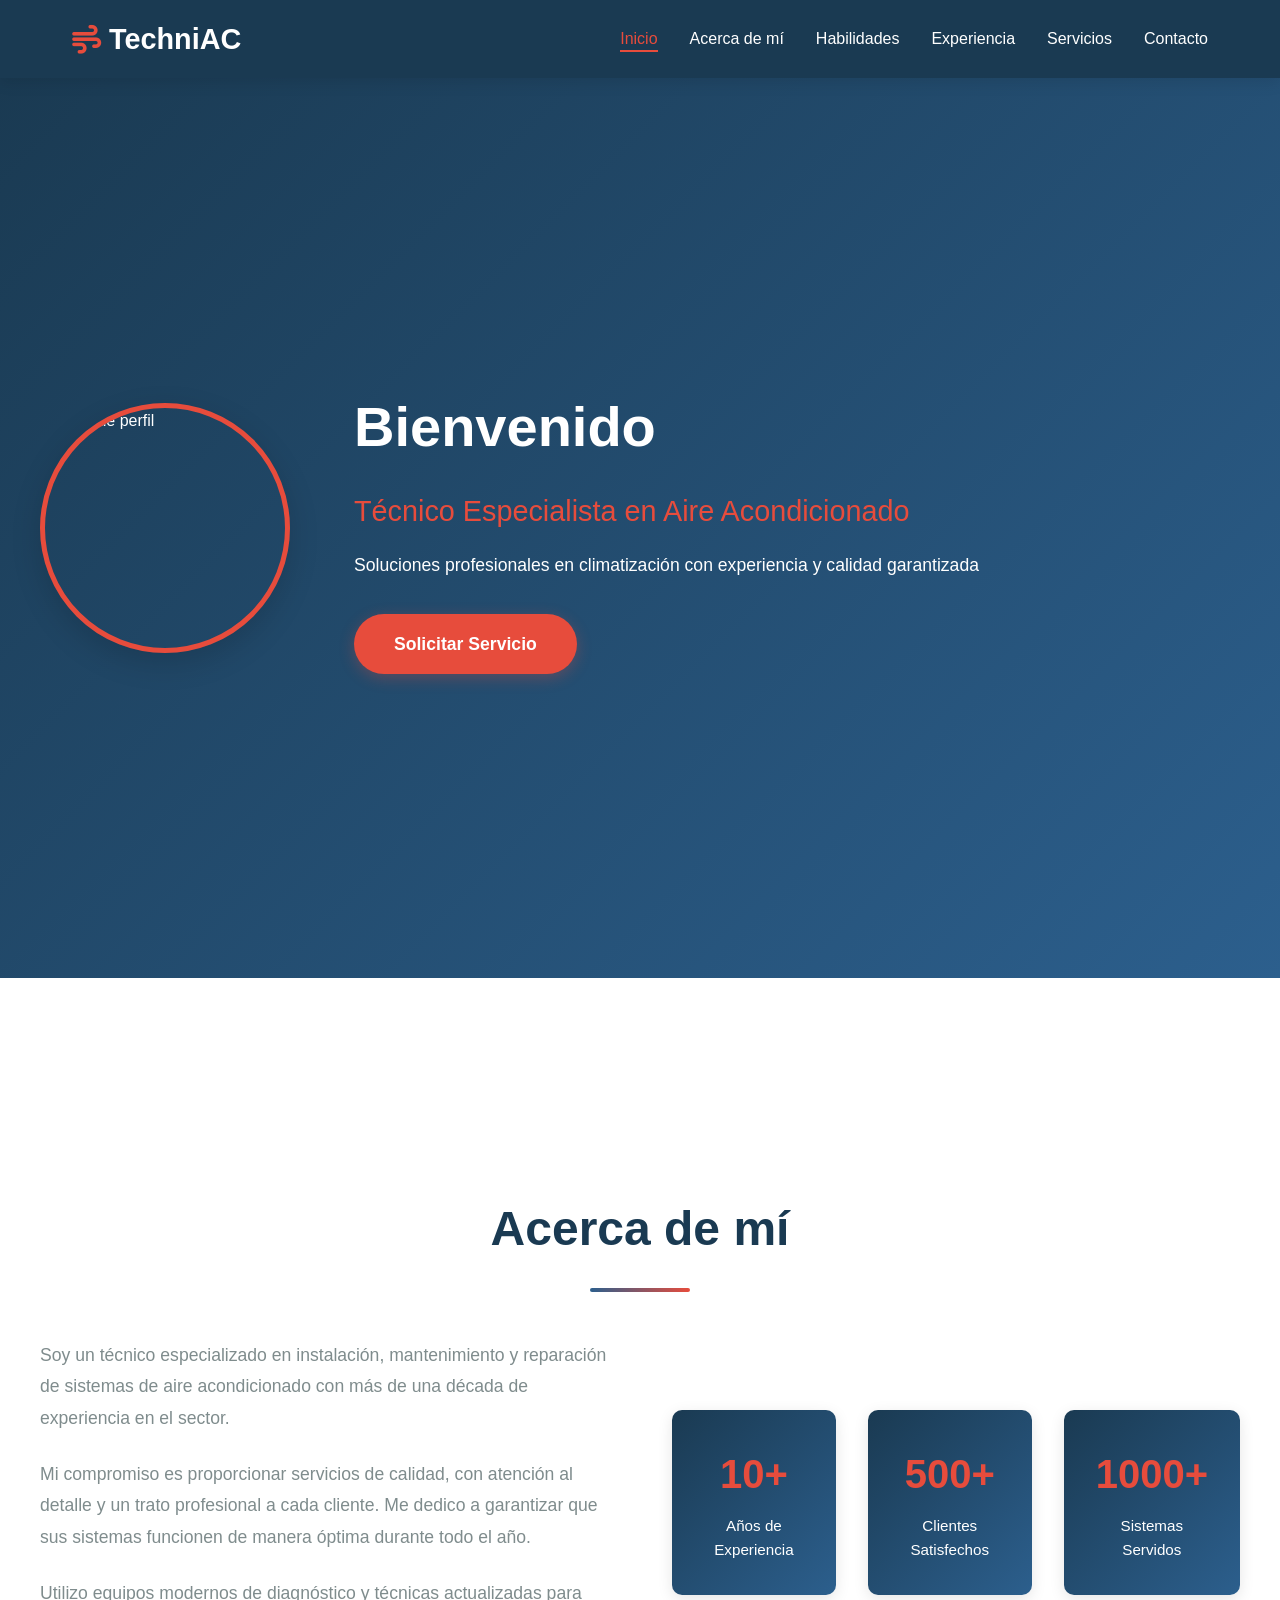
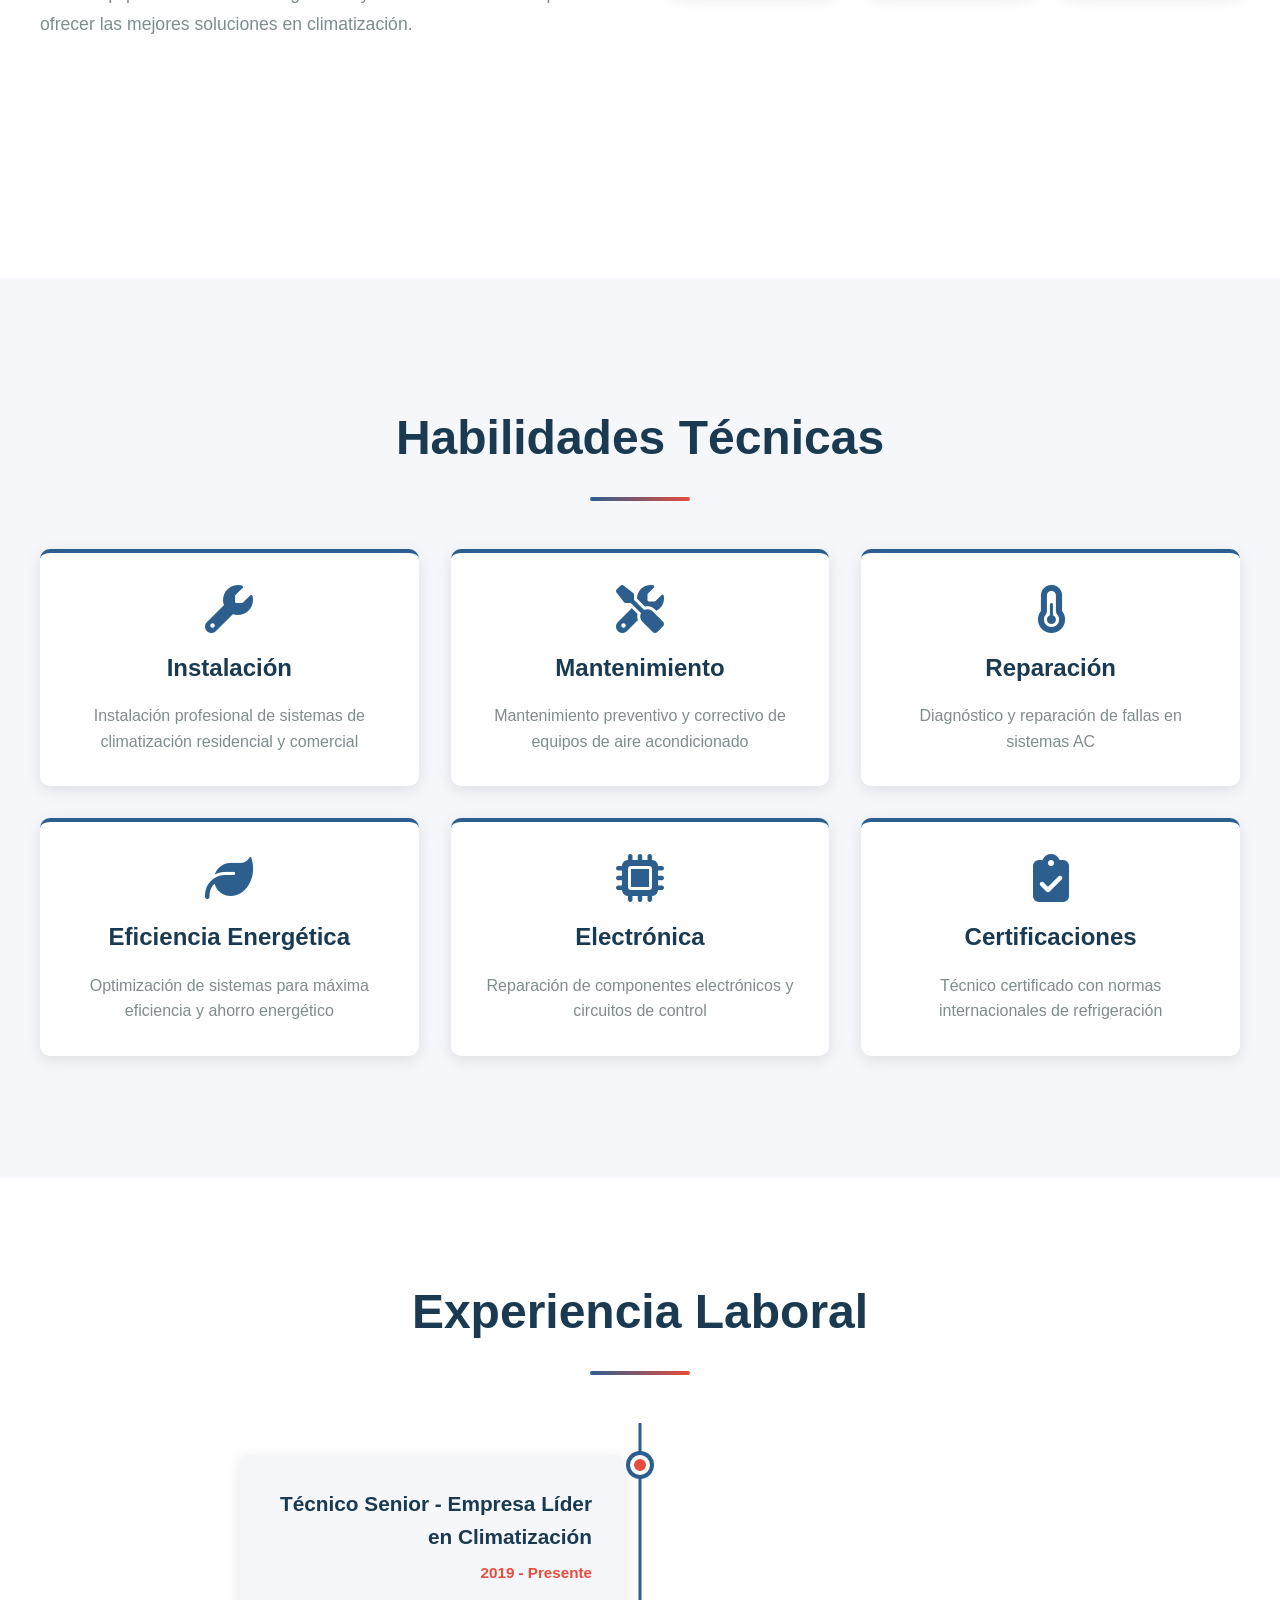
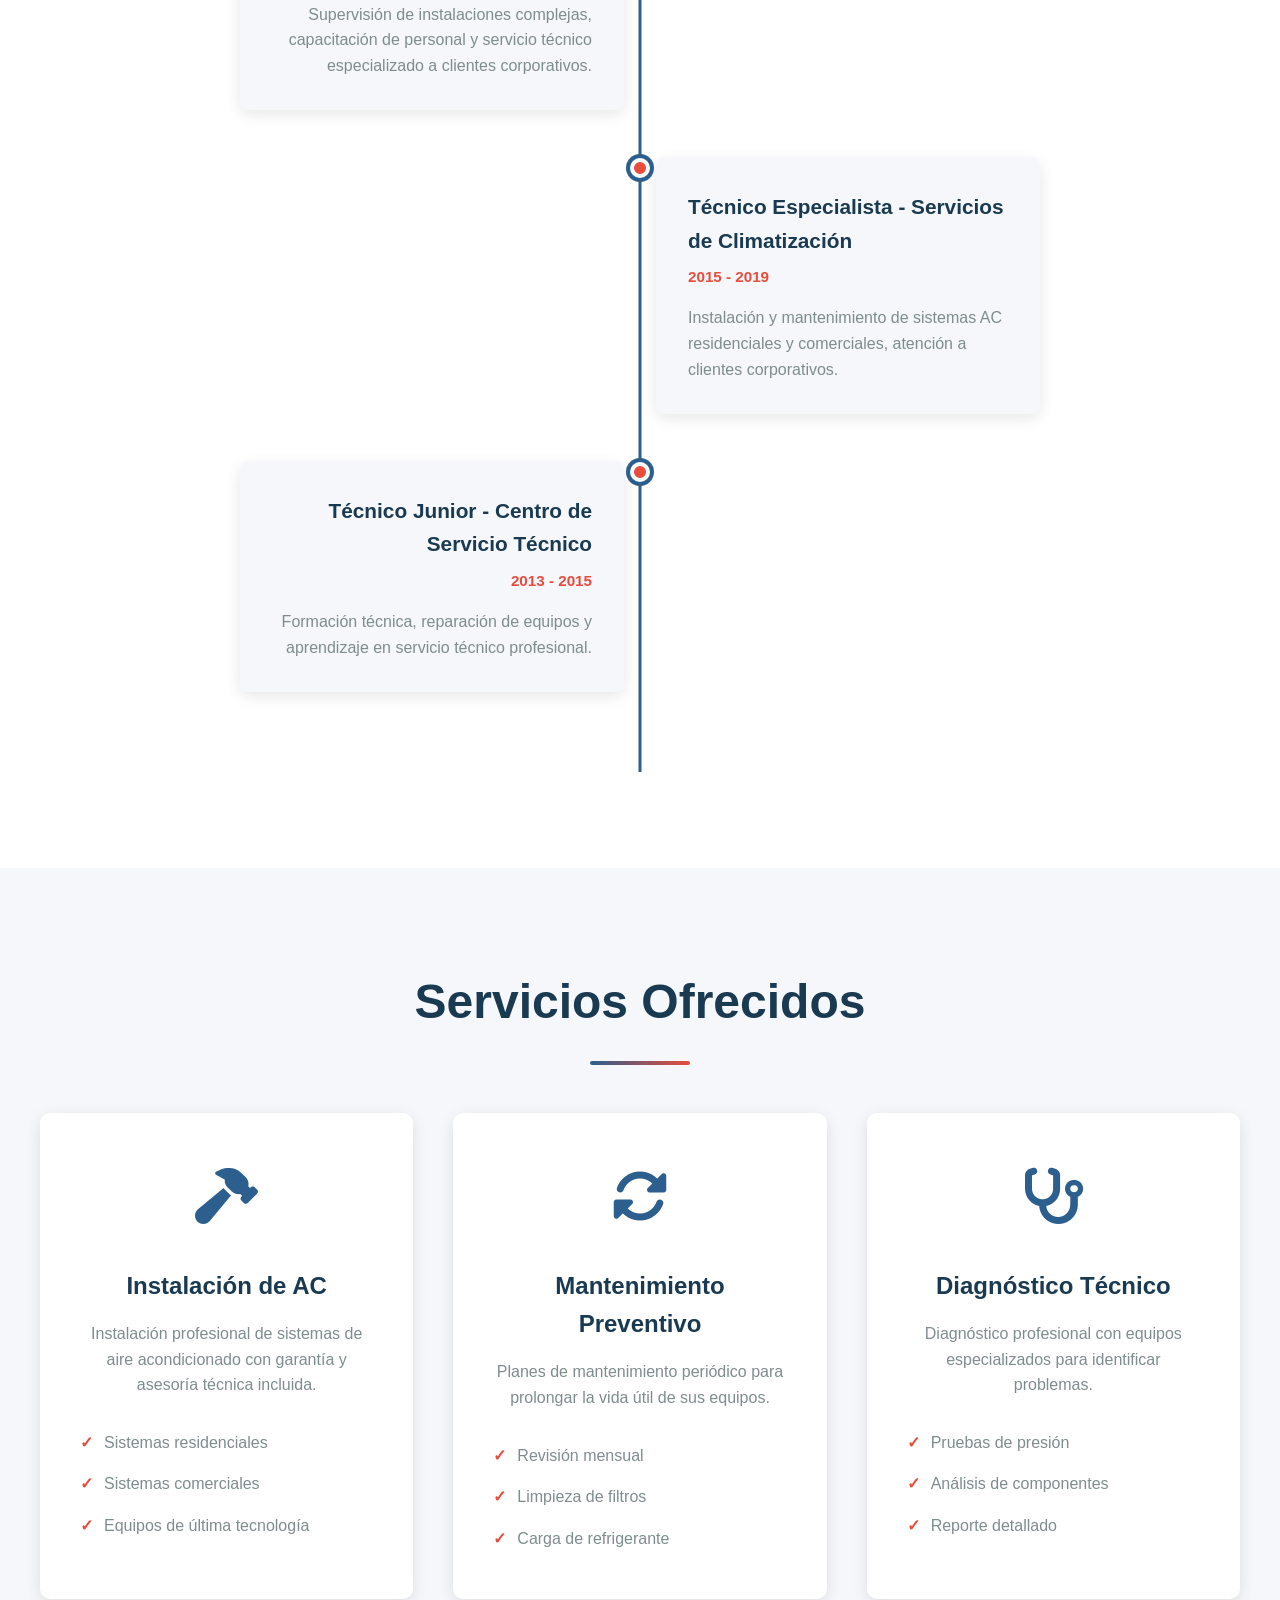
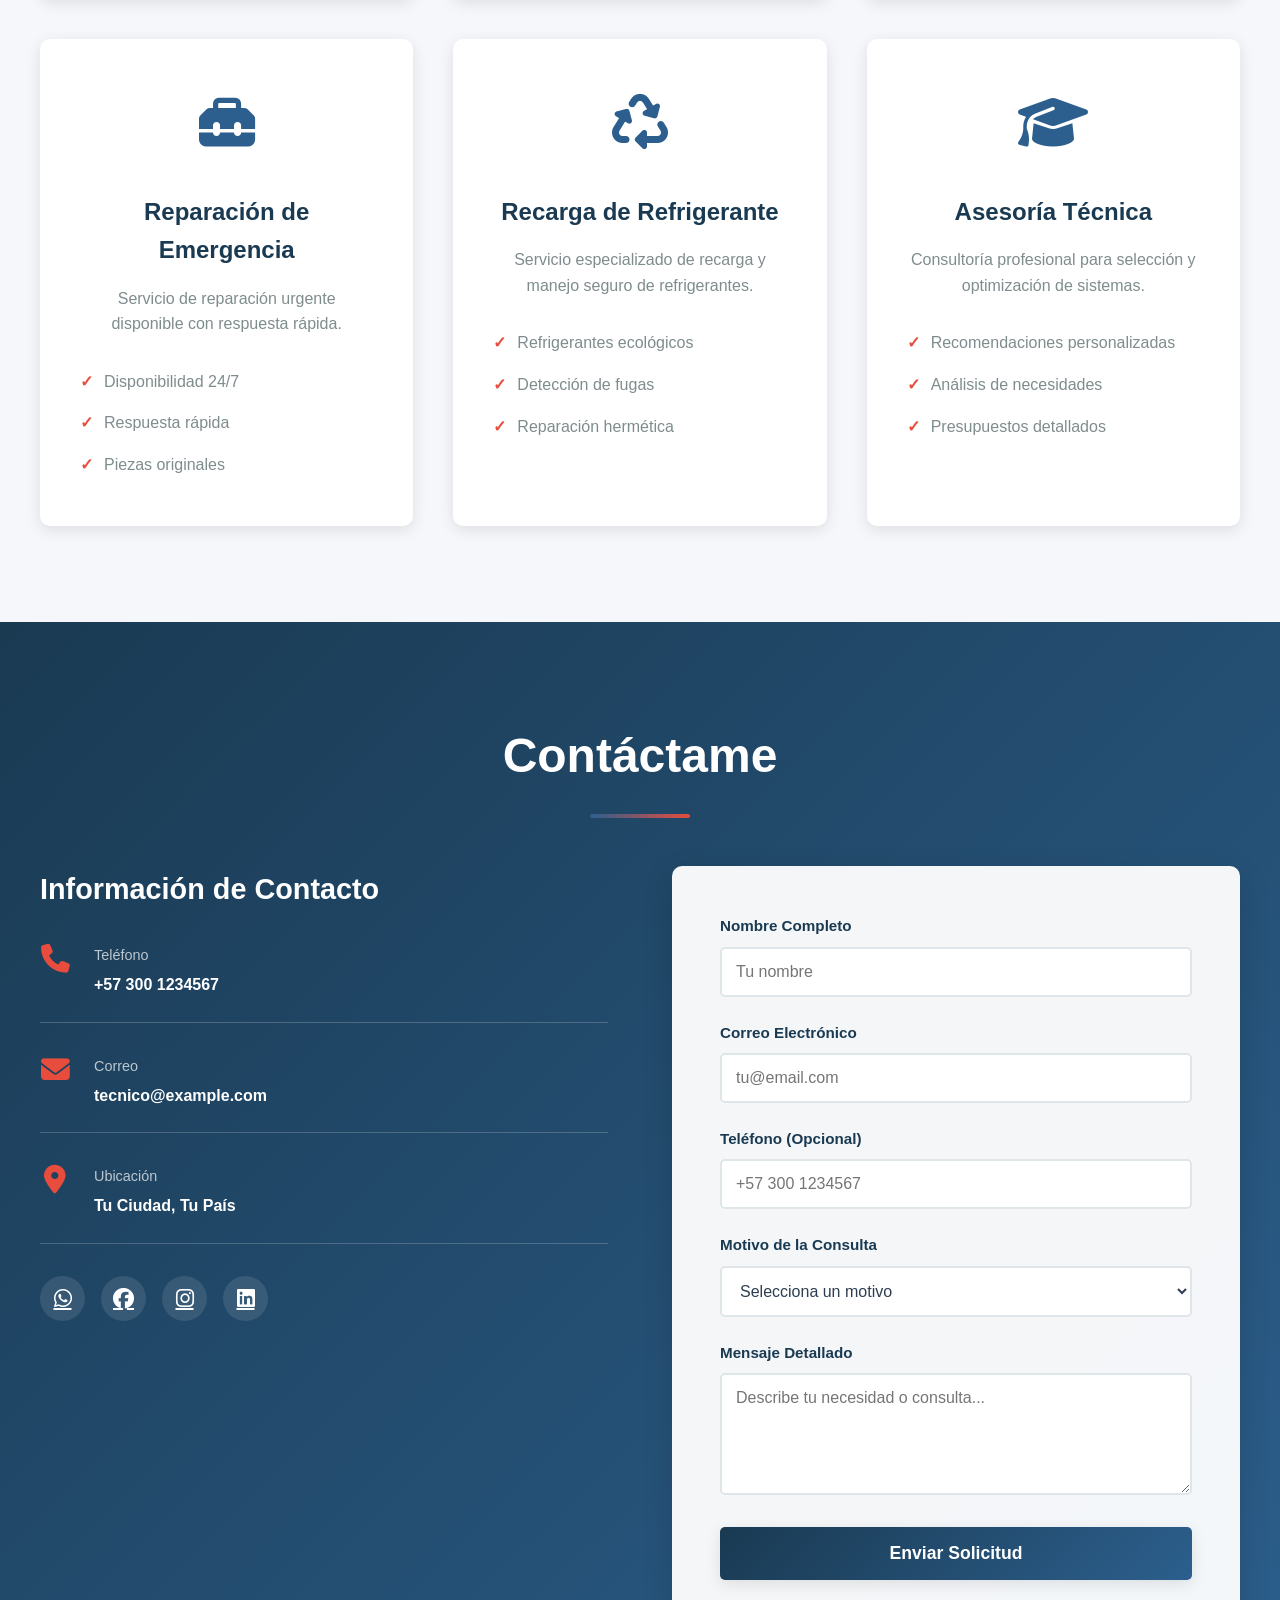
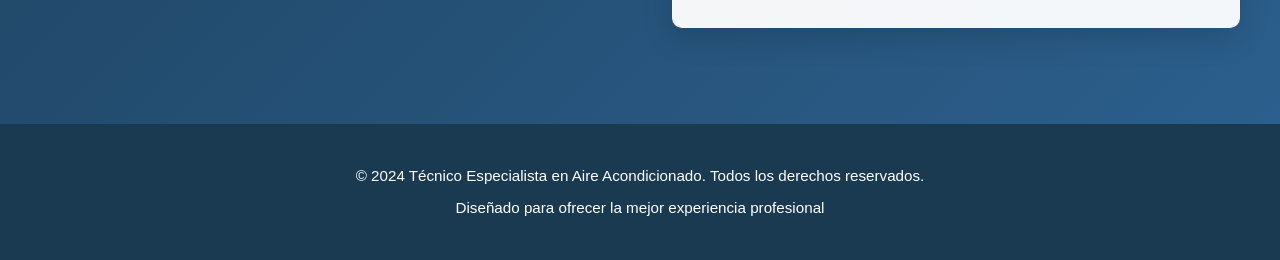
==== index.html @ 2153bdfe "Creacion de portafolio" ====
<!DOCTYPE html>
<html lang="es">
<head>
    <meta charset="UTF-8">
    <meta name="viewport" content="width=device-width, initial-scale=1.0">
    <meta name="description" content="Portafolio profesional de técnico de aire acondicionado - Catálogo y Hoja de Vida">
    <title>Técnico AC - Portafolio Profesional</title>
    <link rel="stylesheet" href="styles.css">
    <link rel="stylesheet" href="https://cdnjs.cloudflare.com/ajax/libs/font-awesome/6.4.0/css/all.min.css">
</head>
<body>
    <!-- Navegación Principal -->
    <nav class="navbar">
        <div class="nav-container">
            <div class="logo">
                <i class="fas fa-wind"></i>
                <span>TechniAC</span>
            </div>
            <ul class="nav-menu">
                <li><a href="#inicio" class="nav-link active">Inicio</a></li>
                <li><a href="#acerca" class="nav-link">Acerca de mí</a></li>
                <li><a href="#habilidades" class="nav-link">Habilidades</a></li>
                <li><a href="#experiencia" class="nav-link">Experiencia</a></li>
                <li><a href="#servicios" class="nav-link">Servicios</a></li>
                <li><a href="#contacto" class="nav-link">Contacto</a></li>
            </ul>
            <div class="hamburger">
                <span></span>
                <span></span>
                <span></span>
            </div>
        </div>
    </nav>

    <!-- Sección Inicio -->
    <section id="inicio" class="section hero-section">
        <div class="container">
            <div class="hero-content">
                <div class="profile-circle">
                    <img id="profileImg" src="https://via.placeholder.com/250?text=Tu+Foto" alt="Foto de perfil">
                </div>
                <div class="hero-text">
                    <h1>Bienvenido</h1>
                    <p class="subtitle">Técnico Especialista en Aire Acondicionado</p>
                    <p class="description">Soluciones profesionales en climatización con experiencia y calidad garantizada</p>
                    <a href="#contacto" class="cta-button">Solicitar Servicio</a>
                </div>
            </div>
        </div>
    </section>

    <!-- Sección Acerca de mí -->
    <section id="acerca" class="section about-section">
        <div class="container">
            <h2>Acerca de mí</h2>
            <div class="about-content">
                <div class="about-text">
                    <p>Soy un técnico especializado en instalación, mantenimiento y reparación de sistemas de aire acondicionado con más de una década de experiencia en el sector.</p>
                    <p>Mi compromiso es proporcionar servicios de calidad, con atención al detalle y un trato profesional a cada cliente. Me dedico a garantizar que sus sistemas funcionen de manera óptima durante todo el año.</p>
                    <p>Utilizo equipos modernos de diagnóstico y técnicas actualizadas para ofrecer las mejores soluciones en climatización.</p>
                </div>
                <div class="stats">
                    <div class="stat-box">
                        <h3>10+</h3>
                        <p>Años de Experiencia</p>
                    </div>
                    <div class="stat-box">
                        <h3>500+</h3>
                        <p>Clientes Satisfechos</p>
                    </div>
                    <div class="stat-box">
                        <h3>1000+</h3>
                        <p>Sistemas Servidos</p>
                    </div>
                </div>
            </div>
        </div>
    </section>

    <!-- Sección Habilidades -->
    <section id="habilidades" class="section skills-section">
        <div class="container">
            <h2>Habilidades Técnicas</h2>
            <div class="skills-grid">
                <div class="skill-card">
                    <i class="fas fa-wrench"></i>
                    <h3>Instalación</h3>
                    <p>Instalación profesional de sistemas de climatización residencial y comercial</p>
                </div>
                <div class="skill-card">
                    <i class="fas fa-tools"></i>
                    <h3>Mantenimiento</h3>
                    <p>Mantenimiento preventivo y correctivo de equipos de aire acondicionado</p>
                </div>
                <div class="skill-card">
                    <i class="fas fa-thermometer-half"></i>
                    <h3>Reparación</h3>
                    <p>Diagnóstico y reparación de fallas en sistemas AC</p>
                </div>
                <div class="skill-card">
                    <i class="fas fa-leaf"></i>
                    <h3>Eficiencia Energética</h3>
                    <p>Optimización de sistemas para máxima eficiencia y ahorro energético</p>
                </div>
                <div class="skill-card">
                    <i class="fas fa-microchip"></i>
                    <h3>Electrónica</h3>
                    <p>Reparación de componentes electrónicos y circuitos de control</p>
                </div>
                <div class="skill-card">
                    <i class="fas fa-clipboard-check"></i>
                    <h3>Certificaciones</h3>
                    <p>Técnico certificado con normas internacionales de refrigeración</p>
                </div>
            </div>
        </div>
    </section>

    <!-- Sección Experiencia Laboral -->
    <section id="experiencia" class="section experience-section">
        <div class="container">
            <h2>Experiencia Laboral</h2>
            <div class="experience-timeline">
                <div class="timeline-item">
                    <div class="timeline-marker"></div>
                    <div class="timeline-content">
                        <h3>Técnico Senior - Empresa Líder en Climatización</h3>
                        <p class="date">2019 - Presente</p>
                        <p>Supervisión de instalaciones complejas, capacitación de personal y servicio técnico especializado a clientes corporativos.</p>
                    </div>
                </div>
                <div class="timeline-item">
                    <div class="timeline-marker"></div>
                    <div class="timeline-content">
                        <h3>Técnico Especialista - Servicios de Climatización</h3>
                        <p class="date">2015 - 2019</p>
                        <p>Instalación y mantenimiento de sistemas AC residenciales y comerciales, atención a clientes corporativos.</p>
                    </div>
                </div>
                <div class="timeline-item">
                    <div class="timeline-marker"></div>
                    <div class="timeline-content">
                        <h3>Técnico Junior - Centro de Servicio Técnico</h3>
                        <p class="date">2013 - 2015</p>
                        <p>Formación técnica, reparación de equipos y aprendizaje en servicio técnico profesional.</p>
                    </div>
                </div>
            </div>
        </div>
    </section>

    <!-- Sección Servicios -->
    <section id="servicios" class="section services-section">
        <div class="container">
            <h2>Servicios Ofrecidos</h2>
            <div class="services-grid">
                <div class="service-card">
                    <div class="service-icon">
                        <i class="fas fa-hammer"></i>
                    </div>
                    <h3>Instalación de AC</h3>
                    <p>Instalación profesional de sistemas de aire acondicionado con garantía y asesoría técnica incluida.</p>
                    <ul class="service-list">
                        <li>Sistemas residenciales</li>
                        <li>Sistemas comerciales</li>
                        <li>Equipos de última tecnología</li>
                    </ul>
                </div>

                <div class="service-card">
                    <div class="service-icon">
                        <i class="fas fa-sync-alt"></i>
                    </div>
                    <h3>Mantenimiento Preventivo</h3>
                    <p>Planes de mantenimiento periódico para prolongar la vida útil de sus equipos.</p>
                    <ul class="service-list">
                        <li>Revisión mensual</li>
                        <li>Limpieza de filtros</li>
                        <li>Carga de refrigerante</li>
                    </ul>
                </div>

                <div class="service-card">
                    <div class="service-icon">
                        <i class="fas fa-stethoscope"></i>
                    </div>
                    <h3>Diagnóstico Técnico</h3>
                    <p>Diagnóstico profesional con equipos especializados para identificar problemas.</p>
                    <ul class="service-list">
                        <li>Pruebas de presión</li>
                        <li>Análisis de componentes</li>
                        <li>Reporte detallado</li>
                    </ul>
                </div>

                <div class="service-card">
                    <div class="service-icon">
                        <i class="fas fa-toolbox"></i>
                    </div>
                    <h3>Reparación de Emergencia</h3>
                    <p>Servicio de reparación urgente disponible con respuesta rápida.</p>
                    <ul class="service-list">
                        <li>Disponibilidad 24/7</li>
                        <li>Respuesta rápida</li>
                        <li>Piezas originales</li>
                    </ul>
                </div>

                <div class="service-card">
                    <div class="service-icon">
                        <i class="fas fa-recycle"></i>
                    </div>
                    <h3>Recarga de Refrigerante</h3>
                    <p>Servicio especializado de recarga y manejo seguro de refrigerantes.</p>
                    <ul class="service-list">
                        <li>Refrigerantes ecológicos</li>
                        <li>Detección de fugas</li>
                        <li>Reparación hermética</li>
                    </ul>
                </div>

                <div class="service-card">
                    <div class="service-icon">
                        <i class="fas fa-graduation-cap"></i>
                    </div>
                    <h3>Asesoría Técnica</h3>
                    <p>Consultoría profesional para selección y optimización de sistemas.</p>
                    <ul class="service-list">
                        <li>Recomendaciones personalizadas</li>
                        <li>Análisis de necesidades</li>
                        <li>Presupuestos detallados</li>
                    </ul>
                </div>
            </div>
        </div>
    </section>

    <!-- Sección Contacto -->
    <section id="contacto" class="section contact-section">
        <div class="container">
            <h2>Contáctame</h2>
            <div class="contact-wrapper">
                <div class="contact-info">
                    <h3>Información de Contacto</h3>
                    <div class="info-item">
                        <i class="fas fa-phone"></i>
                        <div>
                            <p class="label">Teléfono</p>
                            <p class="value">+57 300 1234567</p>
                        </div>
                    </div>
                    <div class="info-item">
                        <i class="fas fa-envelope"></i>
                        <div>
                            <p class="label">Correo</p>
                            <p class="value">tecnico@example.com</p>
                        </div>
                    </div>
                    <div class="info-item">
                        <i class="fas fa-map-marker-alt"></i>
                        <div>
                            <p class="label">Ubicación</p>
                            <p class="value">Tu Ciudad, Tu País</p>
                        </div>
                    </div>
                    <div class="social-links">
                        <a href="#" title="WhatsApp"><i class="fab fa-whatsapp"></i></a>
                        <a href="#" title="Facebook"><i class="fab fa-facebook"></i></a>
                        <a href="#" title="Instagram"><i class="fab fa-instagram"></i></a>
                        <a href="#" title="LinkedIn"><i class="fab fa-linkedin"></i></a>
                    </div>
                </div>

                <form class="contact-form" id="contactForm">
                    <div class="form-group">
                        <label for="name">Nombre Completo</label>
                        <input type="text" id="name" name="name" placeholder="Tu nombre" required>
                    </div>

                    <div class="form-group">
                        <label for="email">Correo Electrónico</label>
                        <input type="email" id="email" name="email" placeholder="tu@email.com" required>
                    </div>

                    <div class="form-group">
                        <label for="phone">Teléfono (Opcional)</label>
                        <input type="tel" id="phone" name="phone" placeholder="+57 300 1234567">
                    </div>

                    <div class="form-group">
                        <label for="subject">Motivo de la Consulta</label>
                        <select id="subject" name="subject" required>
                            <option value="">Selecciona un motivo</option>
                            <option value="Instalación">Instalación de AC</option>
                            <option value="Mantenimiento">Mantenimiento Preventivo</option>
                            <option value="Reparación">Reparación de Equipo</option>
                            <option value="Asesoría">Asesoría Técnica</option>
                            <option value="Otro">Otro</option>
                        </select>
                    </div>

                    <div class="form-group">
                        <label for="message">Mensaje Detallado</label>
                        <textarea id="message" name="message" placeholder="Describe tu necesidad o consulta..." rows="5" required></textarea>
                    </div>

                    <button type="submit" class="submit-button">Enviar Solicitud</button>
                    <p class="form-message" id="formMessage"></p>
                </form>
            </div>
        </div>
    </section>

    <!-- Footer -->
    <footer class="footer">
        <div class="container">
            <p>&copy; 2024 Técnico Especialista en Aire Acondicionado. Todos los derechos reservados.</p>
            <p>Diseñado para ofrecer la mejor experiencia profesional</p>
        </div>
    </footer>

    <!-- Scripts -->
    <script src="https://cdn.jsdelivr.net/npm/emailjs-com@3/dist/email.min.js"></script>
    <script src="script.js"></script>
</body>
</html>
---- styles.css ----
/* ============================================
   Variables CSS - Colores Profesionales
   ============================================ */
:root {
    --primary-color: #1a3a52;      /* Azul marino oscuro */
    --secondary-color: #2c5f8d;    /* Azul profesional */
    --accent-color: #e74c3c;       /* Rojo enfático */
    --light-bg: #f5f7fa;           /* Fondo claro */
    --dark-text: #2c3e50;          /* Texto oscuro */
    --light-text: #7f8c8d;         /* Texto gris */
    --border-color: #dfe6e9;       /* Bordes */
    --white: #ffffff;
    --shadow: 0 4px 15px rgba(0, 0, 0, 0.1);
    --shadow-lg: 0 10px 30px rgba(0, 0, 0, 0.15);
}

/* ============================================
   Reset y Base
   ============================================ */
* {
    margin: 0;
    padding: 0;
    box-sizing: border-box;
}

html {
    scroll-behavior: smooth;
}

body {
    font-family: 'Segoe UI', Tahoma, Geneva, Verdana, sans-serif;
    background-color: var(--light-bg);
    color: var(--dark-text);
    line-height: 1.6;
    overflow-x: hidden;
}

/* ============================================
   Navegación
   ============================================ */
.navbar {
    background-color: var(--primary-color);
    color: var(--white);
    padding: 1rem 0;
    position: sticky;
    top: 0;
    z-index: 1000;
    box-shadow: var(--shadow);
}

.nav-container {
    max-width: 1200px;
    margin: 0 auto;
    padding: 0 2rem;
    display: flex;
    justify-content: space-between;
    align-items: center;
}

.logo {
    font-size: 1.8rem;
    font-weight: bold;
    display: flex;
    align-items: center;
    gap: 0.5rem;
    color: var(--white);
}

.logo i {
    color: var(--accent-color);
    animation: spin 3s linear infinite;
}

@keyframes spin {
    from {
        transform: rotate(0deg);
    }
    to {
        transform: rotate(360deg);
    }
}

.nav-menu {
    display: flex;
    list-style: none;
    gap: 2rem;
}

.nav-link {
    color: var(--white);
    text-decoration: none;
    font-weight: 500;
    position: relative;
    transition: color 0.3s ease;
}

.nav-link:hover,
.nav-link.active {
    color: var(--accent-color);
}

.nav-link::after {
    content: '';
    position: absolute;
    bottom: -5px;
    left: 0;
    width: 0;
    height: 2px;
    background-color: var(--accent-color);
    transition: width 0.3s ease;
}

.nav-link:hover::after,
.nav-link.active::after {
    width: 100%;
}

.hamburger {
    display: none;
    flex-direction: column;
    cursor: pointer;
}

.hamburger span {
    width: 25px;
    height: 3px;
    background-color: var(--white);
    margin: 5px 0;
    transition: 0.3s;
    border-radius: 2px;
}

/* ============================================
   Secciones Base
   ============================================ */
.section {
    padding: 6rem 2rem;
    min-height: 100vh;
    display: flex;
    align-items: center;
    scroll-margin-top: 60px;
}

.container {
    max-width: 1200px;
    margin: 0 auto;
    width: 100%;
}

.section h2 {
    font-size: 3rem;
    margin-bottom: 3rem;
    color: var(--primary-color);
    text-align: center;
    position: relative;
    padding-bottom: 1.5rem;
}

.section h2::after {
    content: '';
    position: absolute;
    bottom: 0;
    left: 50%;
    transform: translateX(-50%);
    width: 100px;
    height: 4px;
    background: linear-gradient(90deg, var(--secondary-color), var(--accent-color));
    border-radius: 2px;
}

/* ============================================
   Sección Hero
   ============================================ */
.hero-section {
    background: linear-gradient(135deg, var(--primary-color) 0%, var(--secondary-color) 100%);
    color: var(--white);
    min-height: 100vh;
    padding: 4rem 2rem;
}

.hero-content {
    display: flex;
    align-items: center;
    justify-content: space-around;
    gap: 4rem;
    flex-wrap: wrap;
}

.profile-circle {
    width: 250px;
    height: 250px;
    border-radius: 50%;
    overflow: hidden;
    border: 5px solid var(--accent-color);
    box-shadow: var(--shadow-lg);
    flex-shrink: 0;
    animation: float 3s ease-in-out infinite;
}

@keyframes float {
    0%, 100% {
        transform: translateY(0px);
    }
    50% {
        transform: translateY(-20px);
    }
}

.profile-circle img {
    width: 100%;
    height: 100%;
    object-fit: cover;
}

.hero-text {
    flex: 1;
    min-width: 300px;
}

.hero-text h1 {
    font-size: 3.5rem;
    margin-bottom: 1rem;
    animation: slideInDown 0.8s ease;
}

.subtitle {
    font-size: 1.8rem;
    margin-bottom: 1rem;
    color: var(--accent-color);
    animation: slideInUp 0.8s ease;
}

.description {
    font-size: 1.1rem;
    margin-bottom: 2rem;
    line-height: 1.8;
    animation: fadeIn 1s ease 0.3s backwards;
}

.cta-button {
    display: inline-block;
    padding: 1rem 2.5rem;
    background-color: var(--accent-color);
    color: var(--white);
    text-decoration: none;
    border-radius: 50px;
    font-weight: bold;
    font-size: 1.1rem;
    transition: all 0.3s ease;
    box-shadow: 0 4px 15px rgba(231, 76, 60, 0.3);
    animation: slideInUp 0.8s ease 0.6s backwards;
}

.cta-button:hover {
    background-color: #c0392b;
    transform: translateY(-3px);
    box-shadow: 0 6px 20px rgba(231, 76, 60, 0.4);
}

/* ============================================
   Sección Acerca de mí
   ============================================ */
.about-section {
    background-color: var(--white);
}

.about-content {
    display: grid;
    grid-template-columns: 1fr 1fr;
    gap: 4rem;
    align-items: center;
}

.about-text p {
    margin-bottom: 1.5rem;
    font-size: 1.1rem;
    color: var(--light-text);
    line-height: 1.8;
}

.stats {
    display: grid;
    grid-template-columns: repeat(3, 1fr);
    gap: 2rem;
}

.stat-box {
    background: linear-gradient(135deg, var(--primary-color), var(--secondary-color));
    color: var(--white);
    padding: 2rem;
    border-radius: 10px;
    text-align: center;
    box-shadow: var(--shadow);
    transition: transform 0.3s ease;
}

.stat-box:hover {
    transform: translateY(-5px);
}

.stat-box h3 {
    font-size: 2.5rem;
    margin-bottom: 0.5rem;
    color: var(--accent-color);
}

.stat-box p {
    font-size: 0.95rem;
}

/* ============================================
   Sección Habilidades
   ============================================ */
.skills-section {
    background-color: var(--light-bg);
}

.skills-grid {
    display: grid;
    grid-template-columns: repeat(auto-fit, minmax(300px, 1fr));
    gap: 2rem;
}

.skill-card {
    background-color: var(--white);
    padding: 2rem;
    border-radius: 10px;
    text-align: center;
    box-shadow: var(--shadow);
    transition: all 0.3s ease;
    border-top: 4px solid var(--secondary-color);
}

.skill-card:hover {
    transform: translateY(-10px);
    box-shadow: var(--shadow-lg);
    border-top-color: var(--accent-color);
}

.skill-card i {
    font-size: 3rem;
    color: var(--secondary-color);
    margin-bottom: 1rem;
    transition: color 0.3s ease;
}

.skill-card:hover i {
    color: var(--accent-color);
}

.skill-card h3 {
    font-size: 1.5rem;
    margin-bottom: 1rem;
    color: var(--primary-color);
}

.skill-card p {
    color: var(--light-text);
    line-height: 1.6;
}

/* ============================================
   Sección Experiencia
   ============================================ */
.experience-section {
    background-color: var(--white);
}

.experience-timeline {
    position: relative;
    padding: 2rem 0;
    max-width: 800px;
    margin: 0 auto;
}

.experience-timeline::before {
    content: '';
    position: absolute;
    left: 50%;
    transform: translateX(-50%);
    width: 3px;
    height: 100%;
    background-color: var(--secondary-color);
    top: 0;
}

.timeline-item {
    margin-bottom: 3rem;
    position: relative;
}

.timeline-item:nth-child(odd) .timeline-content {
    margin-left: 0;
    margin-right: 52%;
    text-align: right;
}

.timeline-item:nth-child(even) .timeline-content {
    margin-left: 52%;
    margin-right: 0;
}

.timeline-marker {
    position: absolute;
    left: 50%;
    transform: translateX(-50%);
    width: 20px;
    height: 20px;
    background-color: var(--accent-color);
    border: 4px solid var(--white);
    border-radius: 50%;
    top: 0;
    z-index: 10;
    box-shadow: 0 0 0 4px var(--secondary-color);
    transition: all 0.3s ease;
}

.timeline-item:hover .timeline-marker {
    width: 28px;
    height: 28px;
    transform: translateX(-50%) translate(-4px, -4px);
}

.timeline-content {
    background-color: var(--light-bg);
    padding: 2rem;
    border-radius: 8px;
    box-shadow: var(--shadow);
    transition: all 0.3s ease;
}

.timeline-content:hover {
    box-shadow: var(--shadow-lg);
}

.timeline-content h3 {
    color: var(--primary-color);
    margin-bottom: 0.5rem;
    font-size: 1.3rem;
}

.timeline-content .date {
    color: var(--accent-color);
    font-weight: bold;
    font-size: 0.95rem;
    margin-bottom: 1rem;
}

.timeline-content p {
    color: var(--light-text);
    line-height: 1.6;
}

/* ============================================
   Sección Servicios
   ============================================ */
.services-section {
    background-color: var(--light-bg);
}

.services-grid {
    display: grid;
    grid-template-columns: repeat(auto-fit, minmax(320px, 1fr));
    gap: 2.5rem;
}

.service-card {
    background-color: var(--white);
    padding: 2.5rem;
    border-radius: 10px;
    text-align: center;
    box-shadow: var(--shadow);
    transition: all 0.3s ease;
    position: relative;
    overflow: hidden;
}

.service-card::before {
    content: '';
    position: absolute;
    top: 0;
    left: 0;
    right: 0;
    height: 4px;
    background: linear-gradient(90deg, var(--secondary-color), var(--accent-color));
    transform: translateX(-100%);
    transition: transform 0.3s ease;
}

.service-card:hover {
    transform: translateY(-10px);
    box-shadow: var(--shadow-lg);
}

.service-card:hover::before {
    transform: translateX(0);
}

.service-icon {
    font-size: 3.5rem;
    color: var(--secondary-color);
    margin-bottom: 1.5rem;
    transition: color 0.3s ease, transform 0.3s ease;
}

.service-card:hover .service-icon {
    color: var(--accent-color);
    transform: scale(1.1);
}

.service-card h3 {
    font-size: 1.5rem;
    color: var(--primary-color);
    margin-bottom: 1rem;
}

.service-card p {
    color: var(--light-text);
    margin-bottom: 1.5rem;
    line-height: 1.6;
}

.service-list {
    list-style: none;
    text-align: left;
}

.service-list li {
    padding: 0.5rem 0;
    padding-left: 1.5rem;
    color: var(--light-text);
    position: relative;
}

.service-list li::before {
    content: '✓';
    position: absolute;
    left: 0;
    color: var(--accent-color);
    font-weight: bold;
}

/* ============================================
   Sección Contacto
   ============================================ */
.contact-section {
    background: linear-gradient(135deg, var(--primary-color) 0%, var(--secondary-color) 100%);
    color: var(--white);
}

.contact-section h2 {
    color: var(--white);
}

.contact-wrapper {
    display: grid;
    grid-template-columns: 1fr 1fr;
    gap: 4rem;
    align-items: start;
}

.contact-info h3 {
    font-size: 1.8rem;
    margin-bottom: 2rem;
}

.info-item {
    display: flex;
    align-items: flex-start;
    gap: 1.5rem;
    margin-bottom: 2rem;
    padding-bottom: 1.5rem;
    border-bottom: 1px solid rgba(255, 255, 255, 0.2);
}

.info-item:last-of-type {
    border-bottom: none;
}

.info-item i {
    font-size: 1.8rem;
    color: var(--accent-color);
    min-width: 30px;
    text-align: center;
}

.info-item .label {
    font-size: 0.9rem;
    color: rgba(255, 255, 255, 0.7);
    margin-bottom: 0.3rem;
}

.info-item .value {
    font-weight: 600;
    font-size: 1rem;
}

.social-links {
    display: flex;
    gap: 1rem;
    margin-top: 2rem;
}

.social-links a {
    width: 45px;
    height: 45px;
    border-radius: 50%;
    background-color: rgba(255, 255, 255, 0.1);
    color: var(--white);
    display: flex;
    align-items: center;
    justify-content: center;
    font-size: 1.3rem;
    transition: all 0.3s ease;
    border: 2px solid transparent;
}

.social-links a:hover {
    background-color: var(--accent-color);
    transform: translateY(-3px);
    border-color: var(--white);
}

.contact-form {
    background-color: rgba(255, 255, 255, 0.95);
    padding: 3rem;
    border-radius: 10px;
    box-shadow: var(--shadow-lg);
}

.form-group {
    margin-bottom: 1.5rem;
}

.form-group label {
    display: block;
    margin-bottom: 0.5rem;
    font-weight: 600;
    color: var(--primary-color);
    font-size: 0.95rem;
}

.form-group input,
.form-group select,
.form-group textarea {
    width: 100%;
    padding: 0.875rem;
    border: 2px solid var(--border-color);
    border-radius: 5px;
    font-family: inherit;
    font-size: 1rem;
    transition: all 0.3s ease;
    color: var(--dark-text);
    background-color: var(--white);
}

.form-group input:focus,
.form-group select:focus,
.form-group textarea:focus {
    outline: none;
    border-color: var(--secondary-color);
    box-shadow: 0 0 0 3px rgba(44, 95, 141, 0.1);
}

.form-group textarea {
    resize: vertical;
    min-height: 120px;
}

.submit-button {
    width: 100%;
    padding: 1rem;
    background: linear-gradient(135deg, var(--primary-color), var(--secondary-color));
    color: var(--white);
    border: none;
    border-radius: 5px;
    font-size: 1.1rem;
    font-weight: bold;
    cursor: pointer;
    transition: all 0.3s ease;
    box-shadow: var(--shadow);
}

.submit-button:hover {
    transform: translateY(-2px);
    box-shadow: var(--shadow-lg);
}

.submit-button:active {
    transform: translateY(0);
}

.form-message {
    margin-top: 1rem;
    padding: 1rem;
    border-radius: 5px;
    text-align: center;
    display: none;
}

.form-message.success {
    background-color: #2ecc71;
    color: var(--white);
    display: block;
}

.form-message.error {
    background-color: var(--accent-color);
    color: var(--white);
    display: block;
}

/* ============================================
   Footer
   ============================================ */
.footer {
    background-color: var(--primary-color);
    color: var(--white);
    text-align: center;
    padding: 2rem;
}

.footer p {
    margin: 0.5rem 0;
    font-size: 0.95rem;
}

/* ============================================
   Animaciones
   ============================================ */
@keyframes slideInDown {
    from {
        opacity: 0;
        transform: translateY(-30px);
    }
    to {
        opacity: 1;
        transform: translateY(0);
    }
}

@keyframes slideInUp {
    from {
        opacity: 0;
        transform: translateY(30px);
    }
    to {
        opacity: 1;
        transform: translateY(0);
    }
}

@keyframes fadeIn {
    from {
        opacity: 0;
    }
    to {
        opacity: 1;
    }
}

/* ============================================
   Responsive Design
   ============================================ */
@media (max-width: 1024px) {
    .experience-timeline::before {
        left: 30px;
    }

    .timeline-item:nth-child(odd) .timeline-content,
    .timeline-item:nth-child(even) .timeline-content {
        margin-left: 80px;
        margin-right: 0;
        text-align: left;
    }

    .timeline-marker {
        left: 30px;
    }

    .contact-wrapper {
        grid-template-columns: 1fr;
    }
}

@media (max-width: 768px) {
    .section {
        padding: 4rem 1.5rem;
        min-height: auto;
    }

    .section h2 {
        font-size: 2rem;
        margin-bottom: 2rem;
    }

    .nav-menu {
        display: none;
    }

    .hamburger {
        display: flex;
    }

    .navbar.active .nav-menu {
        display: flex;
        position: absolute;
        top: 70px;
        left: 0;
        flex-direction: column;
        background-color: var(--primary-color);
        width: 100%;
        text-align: center;
        padding: 1rem 0;
        gap: 1rem;
    }

    .navbar.active .hamburger span:nth-child(1) {
        transform: rotate(-45deg) translate(-5px, 6px);
    }

    .navbar.active .hamburger span:nth-child(2) {
        opacity: 0;
    }

    .navbar.active .hamburger span:nth-child(3) {
        transform: rotate(45deg) translate(-5px, -6px);
    }

    .hero-content {
        flex-direction: column;
        gap: 2rem;
        text-align: center;
    }

    .hero-text h1 {
        font-size: 2.5rem;
    }

    .subtitle {
        font-size: 1.3rem;
    }

    .profile-circle {
        width: 200px;
        height: 200px;
    }

    .about-content {
        grid-template-columns: 1fr;
        gap: 2rem;
    }

    .stats {
        grid-template-columns: 1fr;
        gap: 1.5rem;
    }

    .skills-grid {
        grid-template-columns: 1fr;
        gap: 1.5rem;
    }

    .services-grid {
        grid-template-columns: 1fr;
        gap: 1.5rem;
    }

    .service-card {
        padding: 1.5rem;
    }

    .contact-info h3 {
        text-align: center;
        margin-bottom: 1.5rem;
    }

    .info-item {
        flex-direction: column;
        align-items: center;
        text-align: center;
    }

    .social-links {
        justify-content: center;
    }

    .contact-form {
        padding: 2rem;
    }
}

@media (max-width: 480px) {
    .navbar {
        padding: 0.75rem 0;
    }

    .nav-container {
        padding: 0 1rem;
    }

    .logo {
        font-size: 1.3rem;
    }

    .section {
        padding: 2.5rem 1rem;
    }

    .section h2 {
        font-size: 1.5rem;
        margin-bottom: 1.5rem;
    }

    .hero-text h1 {
        font-size: 1.8rem;
    }

    .subtitle {
        font-size: 1rem;
    }

    .description {
        font-size: 0.95rem;
    }

    .profile-circle {
        width: 150px;
        height: 150px;
    }

    .cta-button {
        padding: 0.8rem 1.8rem;
        font-size: 0.95rem;
    }

    .stat-box h3 {
        font-size: 2rem;
    }

    .skill-card {
        padding: 1.5rem;
    }

    .skill-card i {
        font-size: 2.5rem;
    }

    .skill-card h3 {
        font-size: 1.2rem;
    }

    .service-card {
        padding: 1.2rem;
    }

    .service-icon {
        font-size: 2.5rem;
    }

    .service-card h3 {
        font-size: 1.2rem;
    }

    .form-group {
        margin-bottom: 1rem;
    }

    .contact-form {
        padding: 1.5rem;
    }

    .submit-button {
        padding: 0.8rem;
        font-size: 1rem;
    }

    .footer {
        padding: 1.5rem;
    }

    .footer p {
        font-size: 0.85rem;
    }
}

/* ============================================
   Mejoras Adicionales
   ============================================ */
.section h2::after {
    animation: expandWidth 1s ease forwards;
}

@keyframes expandWidth {
    from {
        width: 0;
    }
    to {
        width: 100px;
    }
}

/* Scroll bar personalizado */
::-webkit-scrollbar {
    width: 10px;
}

::-webkit-scrollbar-track {
    background: var(--light-bg);
}

::-webkit-scrollbar-thumb {
    background: var(--secondary-color);
    border-radius: 5px;
}

::-webkit-scrollbar-thumb:hover {
    background: var(--accent-color);
}

/* Selección de texto */
::selection {
    background-color: var(--secondary-color);
    color: var(--white);
}
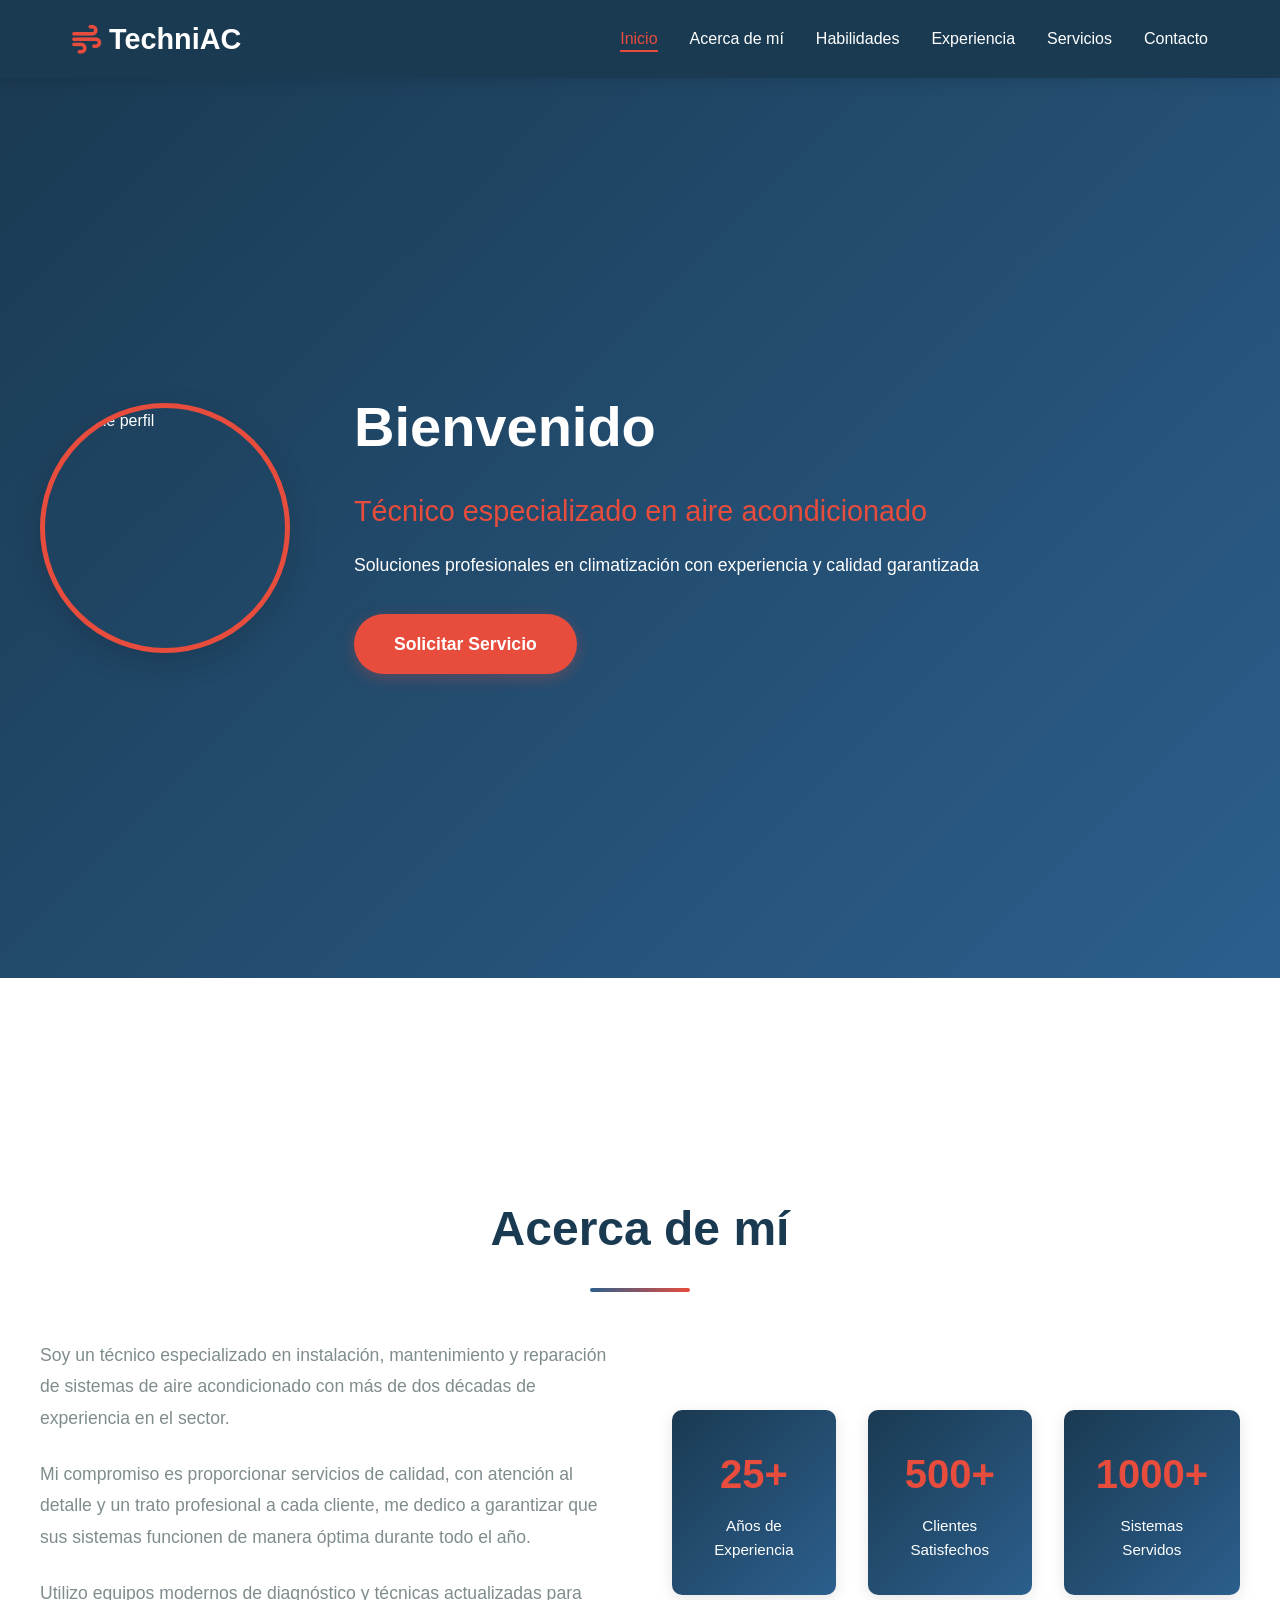
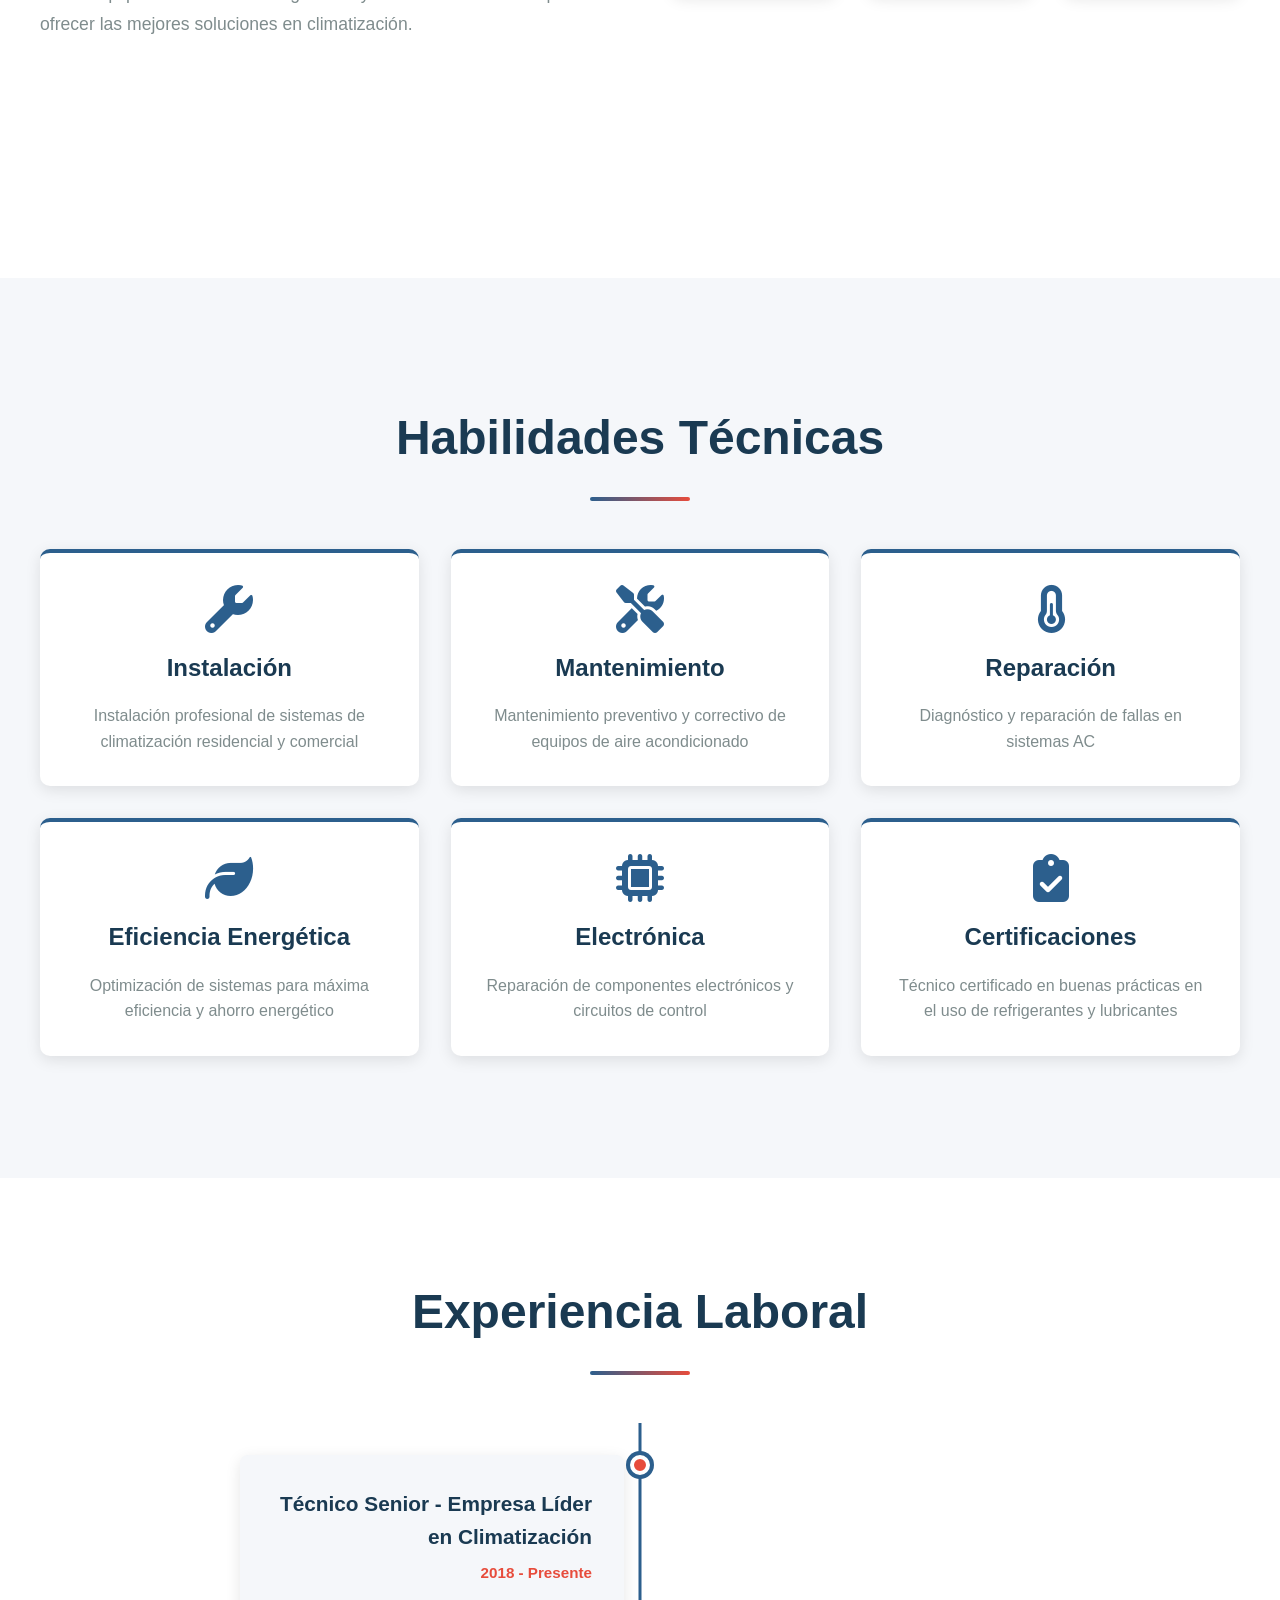
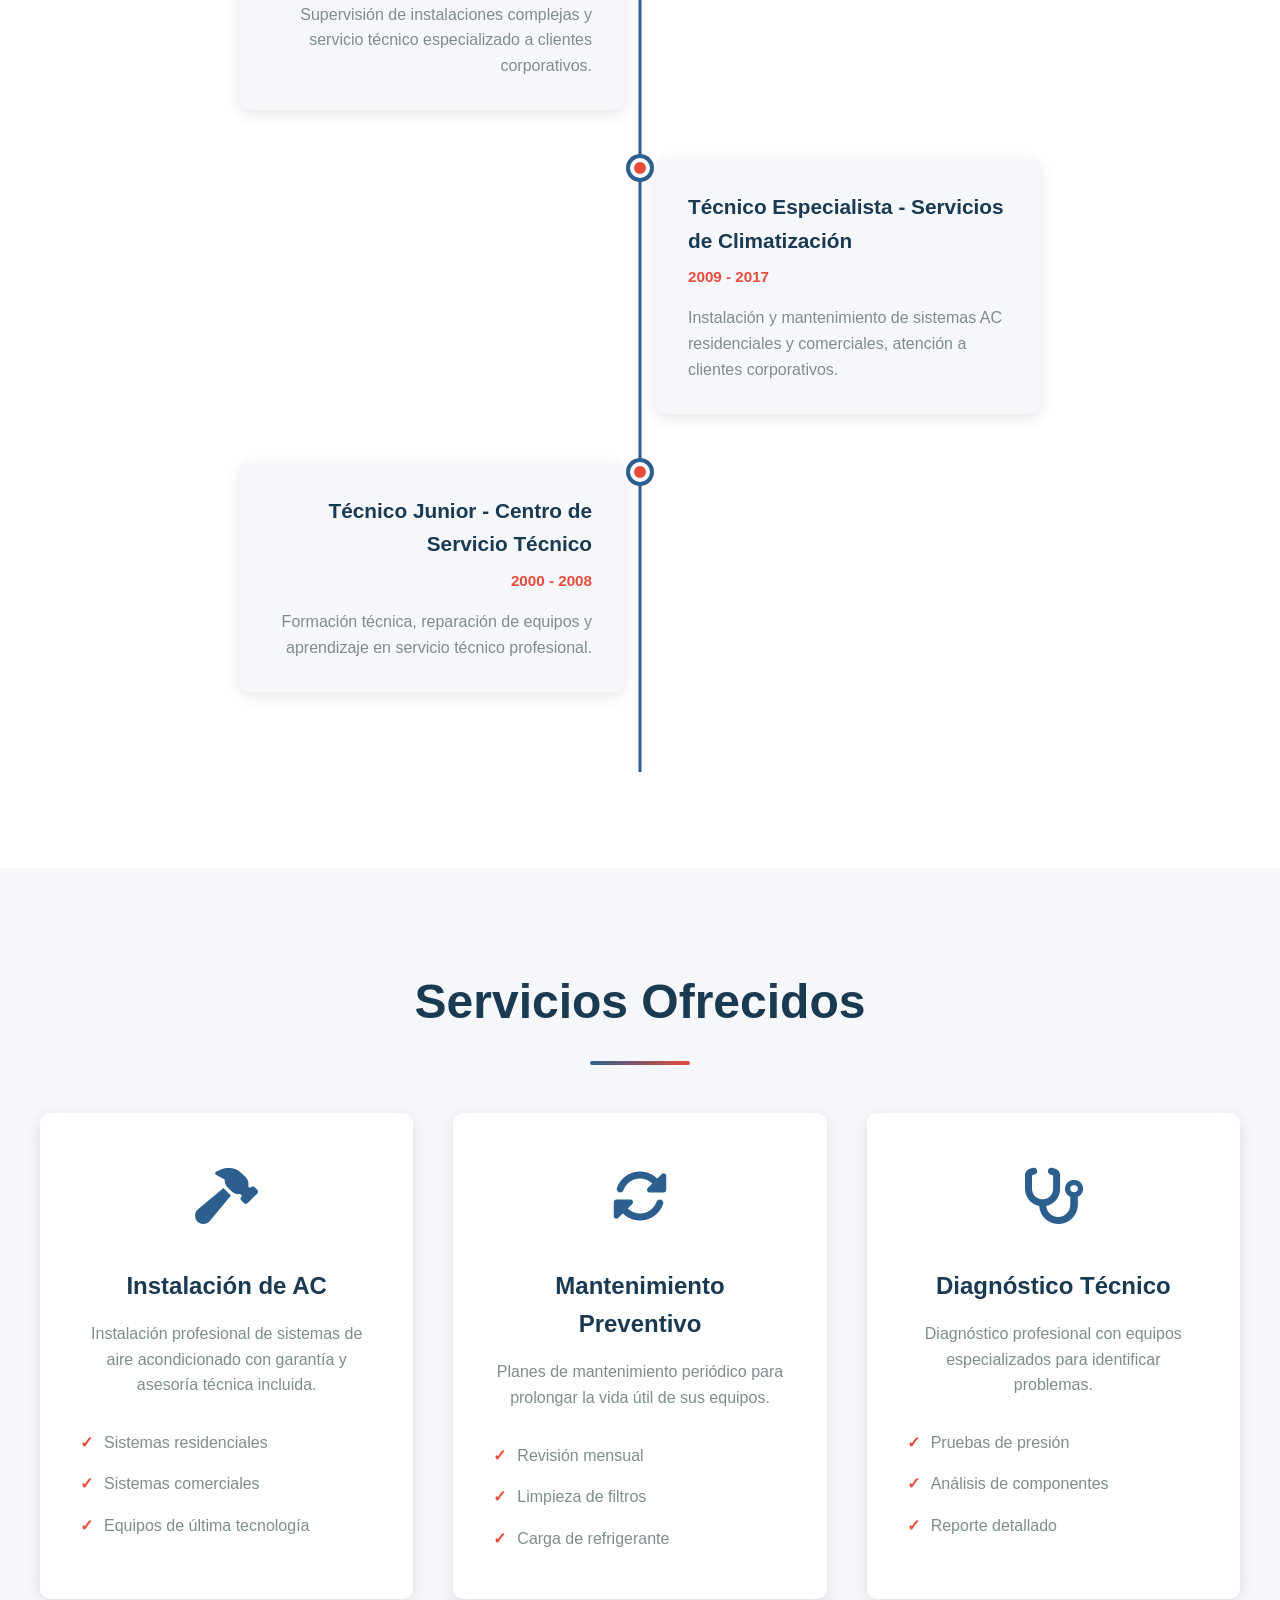
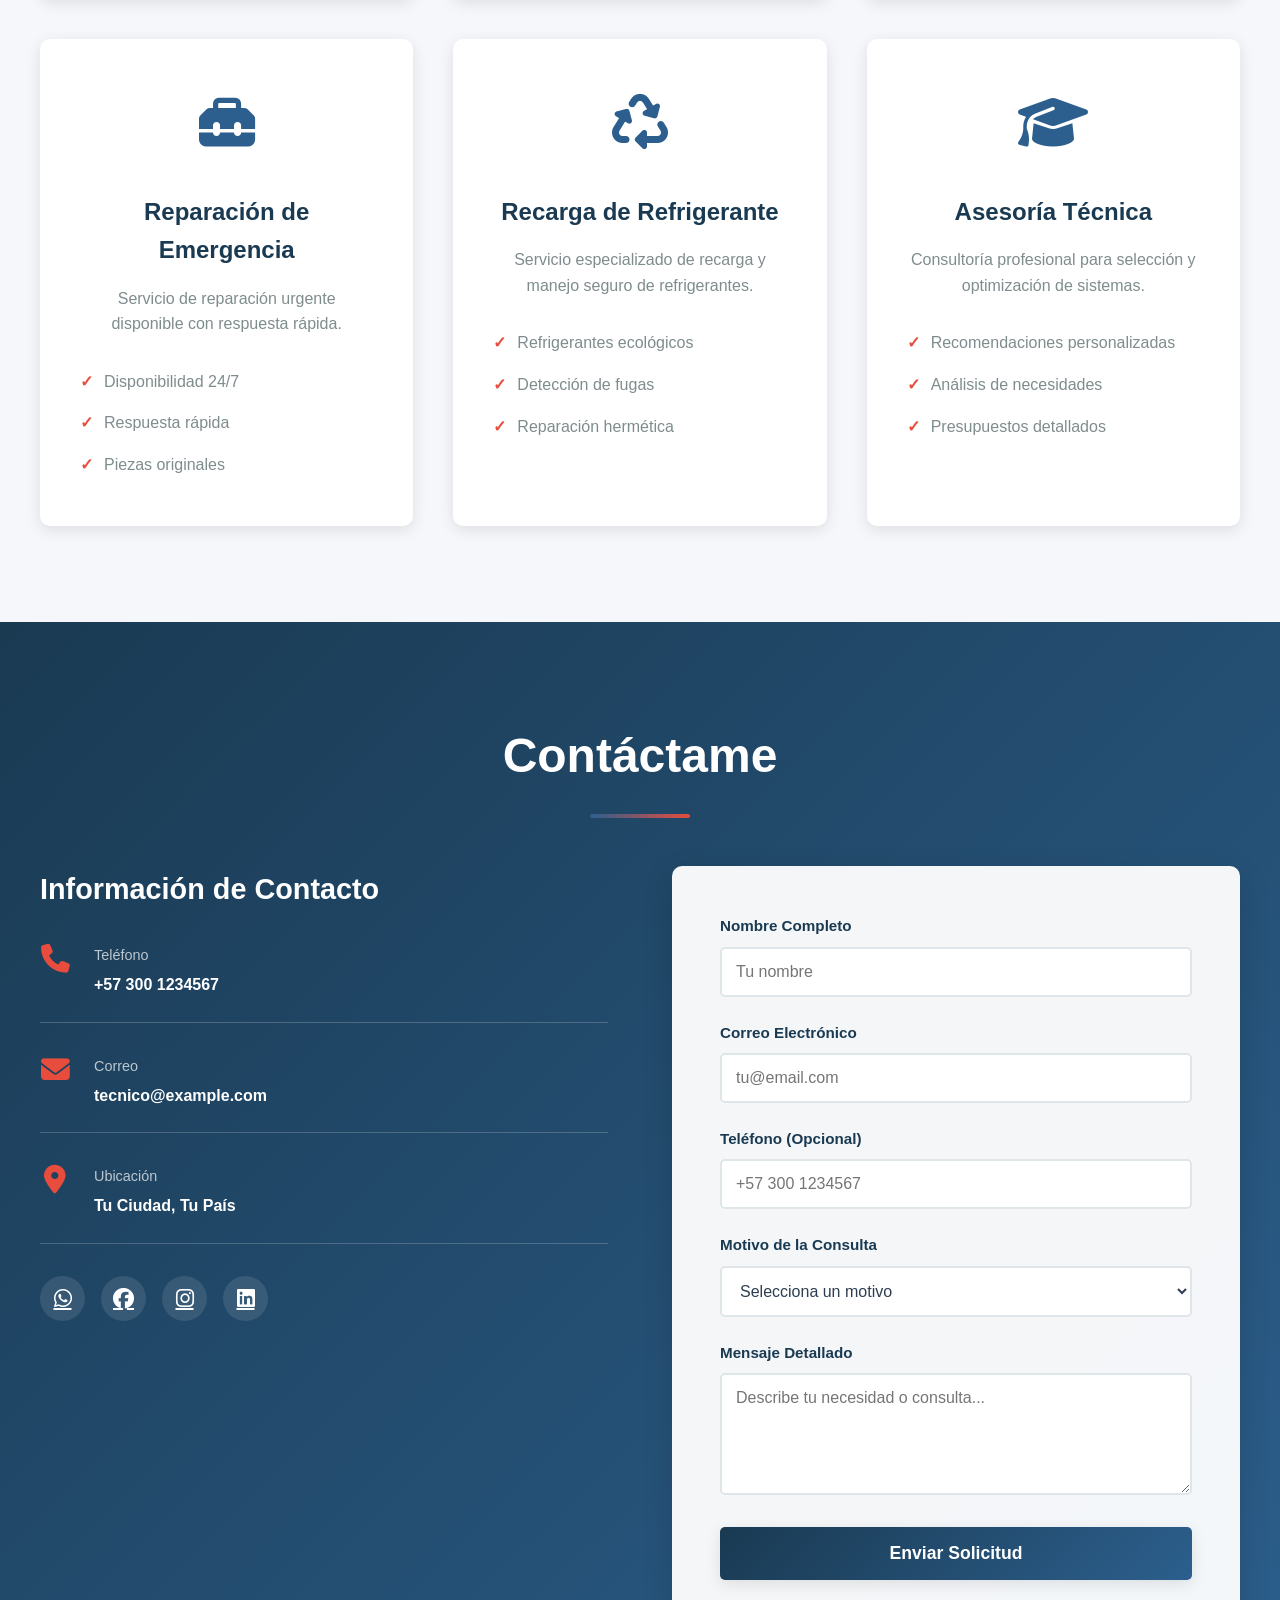
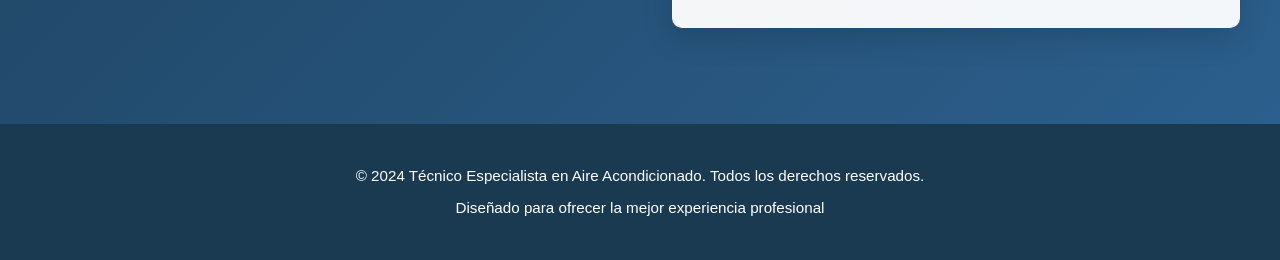
==== commit acbe4ac0: "arreglos minimos" ====
--- a/index.html
+++ b/index.html
@@ -4,7 +4,7 @@
     <meta charset="UTF-8">
     <meta name="viewport" content="width=device-width, initial-scale=1.0">
     <meta name="description" content="Portafolio profesional de técnico de aire acondicionado - Catálogo y Hoja de Vida">
-    <title>Técnico AC - Portafolio Profesional</title>
+    <title>Acondicionado de Aire- Portafolio Profesional</title>
     <link rel="stylesheet" href="styles.css">
     <link rel="stylesheet" href="https://cdnjs.cloudflare.com/ajax/libs/font-awesome/6.4.0/css/all.min.css">
 </head>
@@ -41,7 +41,7 @@
                 </div>
                 <div class="hero-text">
                     <h1>Bienvenido</h1>
-                    <p class="subtitle">Técnico Especialista en Aire Acondicionado</p>
+                    <p class="subtitle">Técnico especializado en aire acondicionado</p>
                     <p class="description">Soluciones profesionales en climatización con experiencia y calidad garantizada</p>
                     <a href="#contacto" class="cta-button">Solicitar Servicio</a>
                 </div>
@@ -55,13 +55,13 @@
             <h2>Acerca de mí</h2>
             <div class="about-content">
                 <div class="about-text">
-                    <p>Soy un técnico especializado en instalación, mantenimiento y reparación de sistemas de aire acondicionado con más de una década de experiencia en el sector.</p>
-                    <p>Mi compromiso es proporcionar servicios de calidad, con atención al detalle y un trato profesional a cada cliente. Me dedico a garantizar que sus sistemas funcionen de manera óptima durante todo el año.</p>
+                    <p>Soy un técnico especializado en instalación, mantenimiento y reparación de sistemas de aire acondicionado con más de dos décadas de experiencia en el sector.</p>
+                    <p>Mi compromiso es proporcionar servicios de calidad, con atención al detalle y un trato profesional a cada cliente, me dedico a garantizar que sus sistemas funcionen de manera óptima durante todo el año.</p>
                     <p>Utilizo equipos modernos de diagnóstico y técnicas actualizadas para ofrecer las mejores soluciones en climatización.</p>
                 </div>
                 <div class="stats">
                     <div class="stat-box">
-                        <h3>10+</h3>
+                        <h3>25+</h3>
                         <p>Años de Experiencia</p>
                     </div>
                     <div class="stat-box">
@@ -110,7 +110,7 @@
                 <div class="skill-card">
                     <i class="fas fa-clipboard-check"></i>
                     <h3>Certificaciones</h3>
-                    <p>Técnico certificado con normas internacionales de refrigeración</p>
+                    <p>Técnico certificado en buenas prácticas en el uso de refrigerantes y lubricantes</p>
                 </div>
             </div>
         </div>
@@ -125,15 +125,15 @@
                     <div class="timeline-marker"></div>
                     <div class="timeline-content">
                         <h3>Técnico Senior - Empresa Líder en Climatización</h3>
-                        <p class="date">2019 - Presente</p>
-                        <p>Supervisión de instalaciones complejas, capacitación de personal y servicio técnico especializado a clientes corporativos.</p>
+                        <p class="date">2018 - Presente</p>
+                        <p>Supervisión de instalaciones complejas y servicio técnico especializado a clientes corporativos.</p>
                     </div>
                 </div>
                 <div class="timeline-item">
                     <div class="timeline-marker"></div>
                     <div class="timeline-content">
                         <h3>Técnico Especialista - Servicios de Climatización</h3>
-                        <p class="date">2015 - 2019</p>
+                        <p class="date">2009 - 2017</p>
                         <p>Instalación y mantenimiento de sistemas AC residenciales y comerciales, atención a clientes corporativos.</p>
                     </div>
                 </div>
@@ -141,7 +141,7 @@
                     <div class="timeline-marker"></div>
                     <div class="timeline-content">
                         <h3>Técnico Junior - Centro de Servicio Técnico</h3>
-                        <p class="date">2013 - 2015</p>
+                        <p class="date">2000 - 2008</p>
                         <p>Formación técnica, reparación de equipos y aprendizaje en servicio técnico profesional.</p>
                     </div>
                 </div>
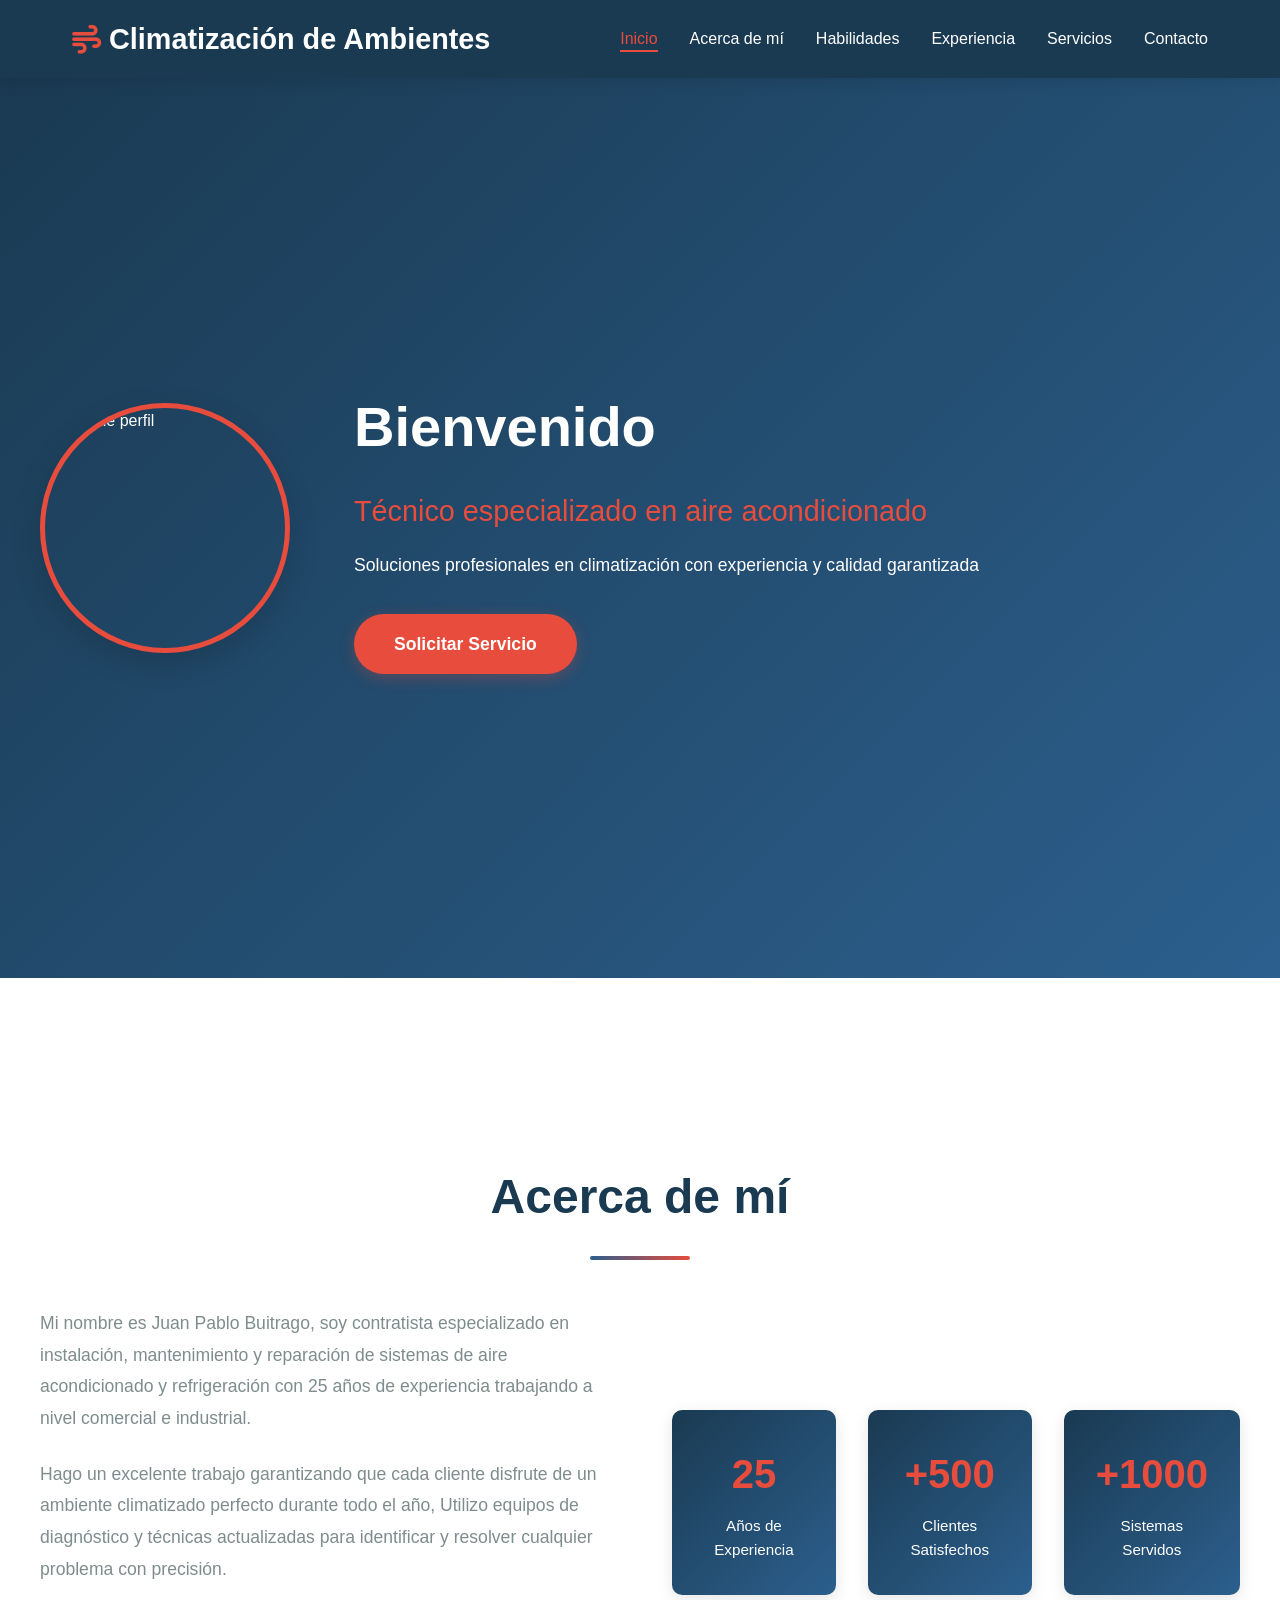
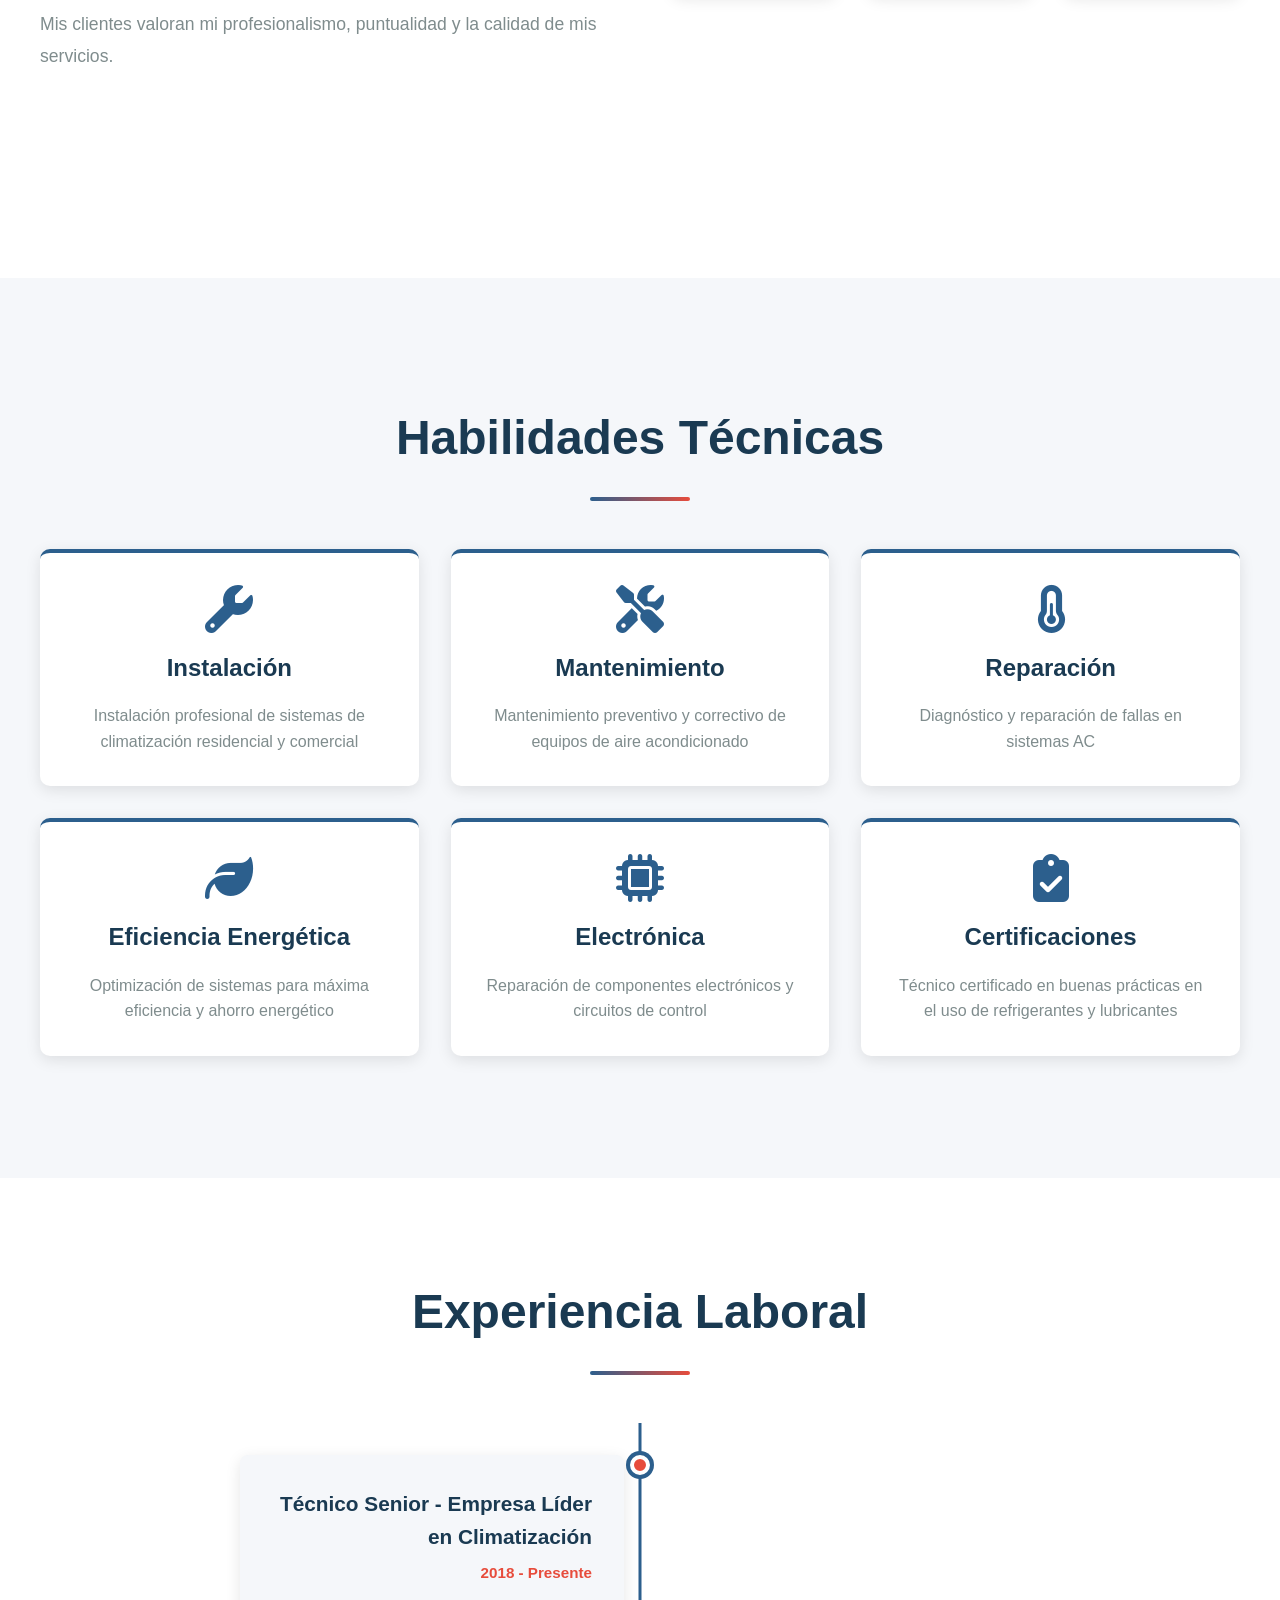
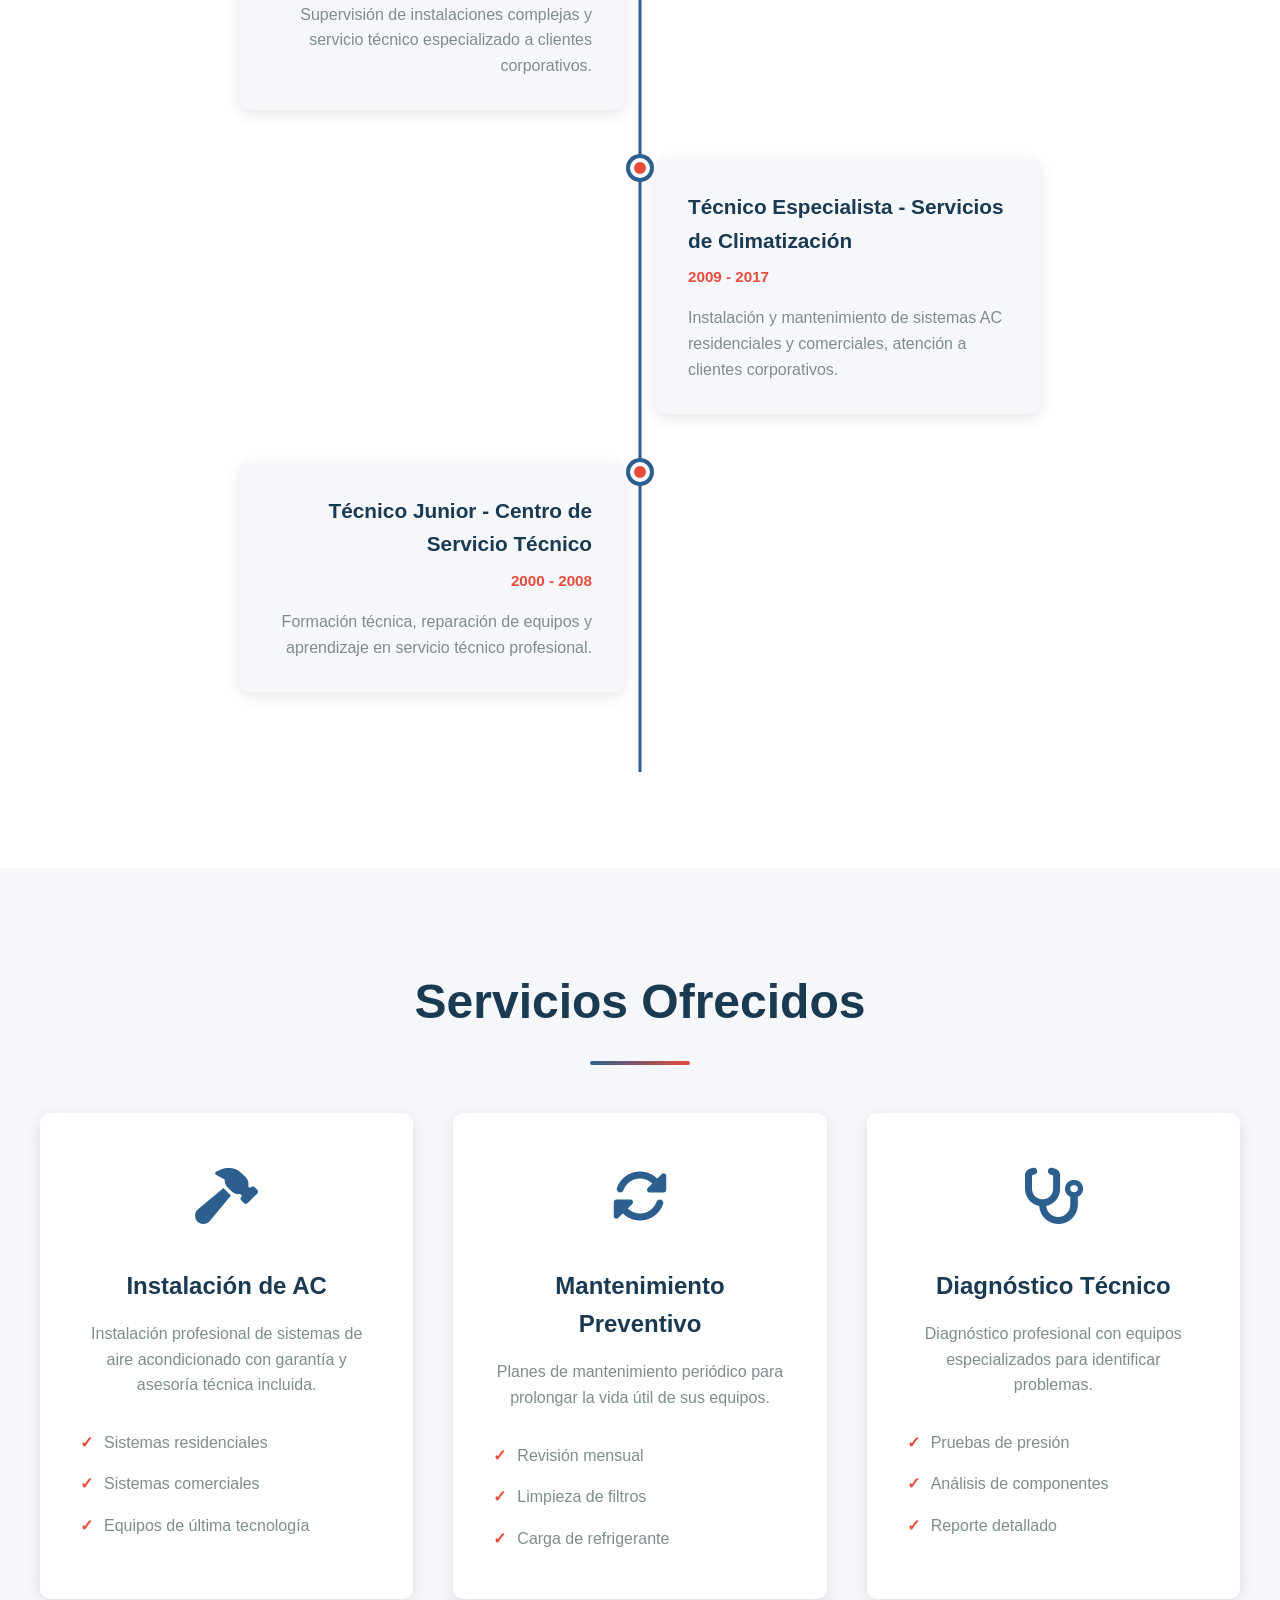
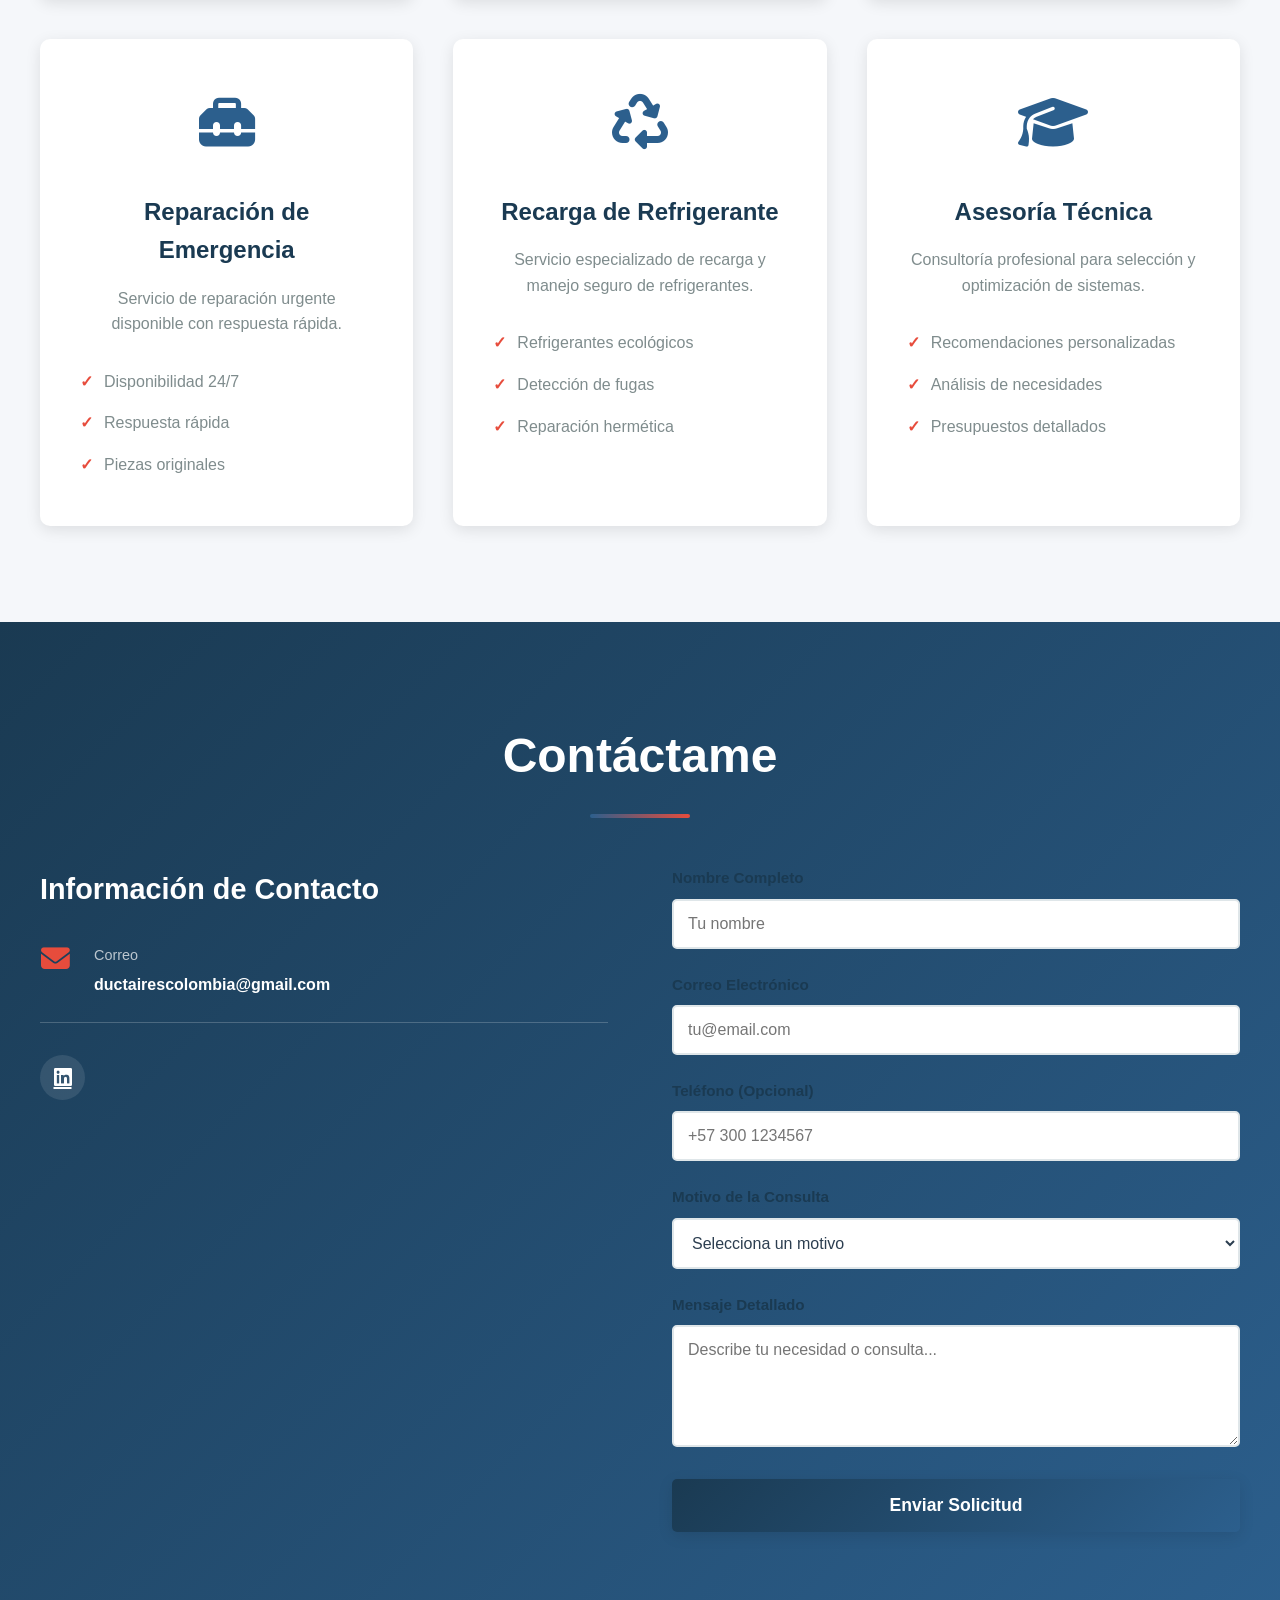
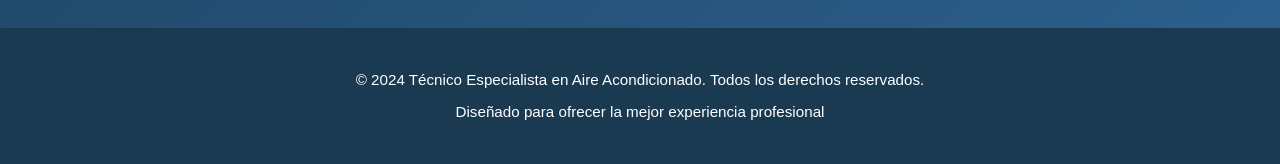
==== commit ea808d42: "funcionalidad de recibir correos" ====
--- a/index.html
+++ b/index.html
@@ -14,7 +14,7 @@
         <div class="nav-container">
             <div class="logo">
                 <i class="fas fa-wind"></i>
-                <span>TechniAC</span>
+                <span> Climatización de Ambientes</span>
             </div>
             <ul class="nav-menu">
                 <li><a href="#inicio" class="nav-link active">Inicio</a></li>
@@ -55,21 +55,21 @@
             <h2>Acerca de mí</h2>
             <div class="about-content">
                 <div class="about-text">
-                    <p>Soy un técnico especializado en instalación, mantenimiento y reparación de sistemas de aire acondicionado con más de dos décadas de experiencia en el sector.</p>
-                    <p>Mi compromiso es proporcionar servicios de calidad, con atención al detalle y un trato profesional a cada cliente, me dedico a garantizar que sus sistemas funcionen de manera óptima durante todo el año.</p>
-                    <p>Utilizo equipos modernos de diagnóstico y técnicas actualizadas para ofrecer las mejores soluciones en climatización.</p>
+                    <p>Mi nombre es Juan Pablo Buitrago, soy contratista especializado en instalación, mantenimiento y reparación de sistemas de aire acondicionado y refrigeración con 25 años de experiencia trabajando a nivel comercial e industrial.</p>
+                    <p>Hago un excelente trabajo garantizando que cada cliente disfrute de un ambiente climatizado perfecto durante todo el año, Utilizo equipos de diagnóstico y técnicas actualizadas para identificar y resolver cualquier problema con precisión.</p>
+                    <p>Mis clientes valoran mi profesionalismo, puntualidad y la calidad de mis servicios.</p>
                 </div>
                 <div class="stats">
                     <div class="stat-box">
-                        <h3>25+</h3>
+                        <h3>25</h3>
                         <p>Años de Experiencia</p>
                     </div>
                     <div class="stat-box">
-                        <h3>500+</h3>
+                        <h3>+500</h3>
                         <p>Clientes Satisfechos</p>
                     </div>
                     <div class="stat-box">
-                        <h3>1000+</h3>
+                        <h3>+1000</h3>
                         <p>Sistemas Servidos</p>
                     </div>
                 </div>
@@ -243,35 +243,18 @@
                 <div class="contact-info">
                     <h3>Información de Contacto</h3>
                     <div class="info-item">
-                        <i class="fas fa-phone"></i>
-                        <div>
-                            <p class="label">Teléfono</p>
-                            <p class="value">+57 300 1234567</p>
-                        </div>
-                    </div>
-                    <div class="info-item">
                         <i class="fas fa-envelope"></i>
                         <div>
                             <p class="label">Correo</p>
-                            <p class="value">tecnico@example.com</p>
+                            <p class="value">ductairescolombia@gmail.com</p>
                         </div>
                     </div>
-                    <div class="info-item">
-                        <i class="fas fa-map-marker-alt"></i>
-                        <div>
-                            <p class="label">Ubicación</p>
-                            <p class="value">Tu Ciudad, Tu País</p>
-                        </div>
-                    </div>
                     <div class="social-links">
-                        <a href="#" title="WhatsApp"><i class="fab fa-whatsapp"></i></a>
-                        <a href="#" title="Facebook"><i class="fab fa-facebook"></i></a>
-                        <a href="#" title="Instagram"><i class="fab fa-instagram"></i></a>
-                        <a href="#" title="LinkedIn"><i class="fab fa-linkedin"></i></a>
-                    </div>
-                </div>
-
-                <form class="contact-form" id="contactForm">
+                        <a href="https" title="LinkedIn"><i class="fab fa-linkedin"></i></a>
+                    </div>
+                </div>
+
+                <form action="https://formsubmit.co/ductairescolombia@gmail.com" method="POST">
                     <div class="form-group">
                         <label for="name">Nombre Completo</label>
                         <input type="text" id="name" name="name" placeholder="Tu nombre" required>
@@ -320,7 +303,6 @@
     </footer>
 
     <!-- Scripts -->
-    <script src="https://cdn.jsdelivr.net/npm/emailjs-com@3/dist/email.min.js"></script>
     <script src="script.js"></script>
 </body>
 </html>
